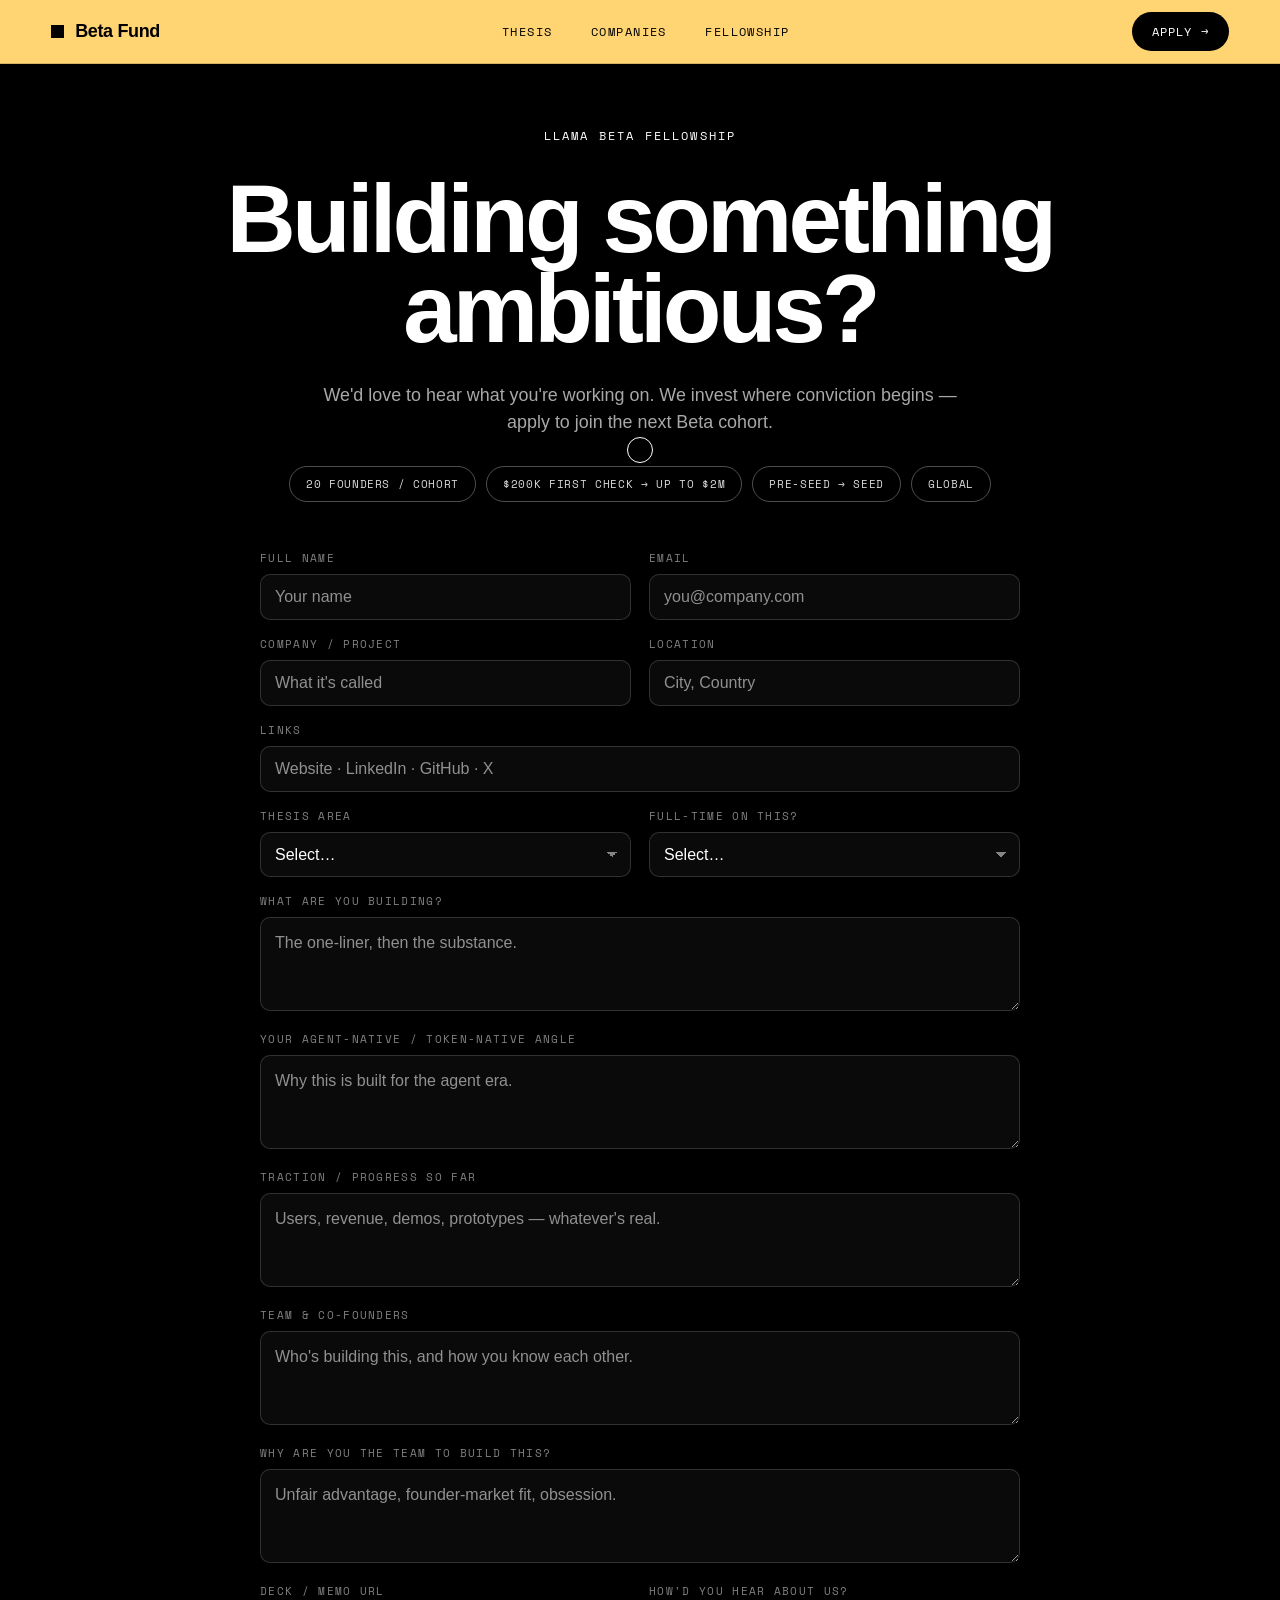
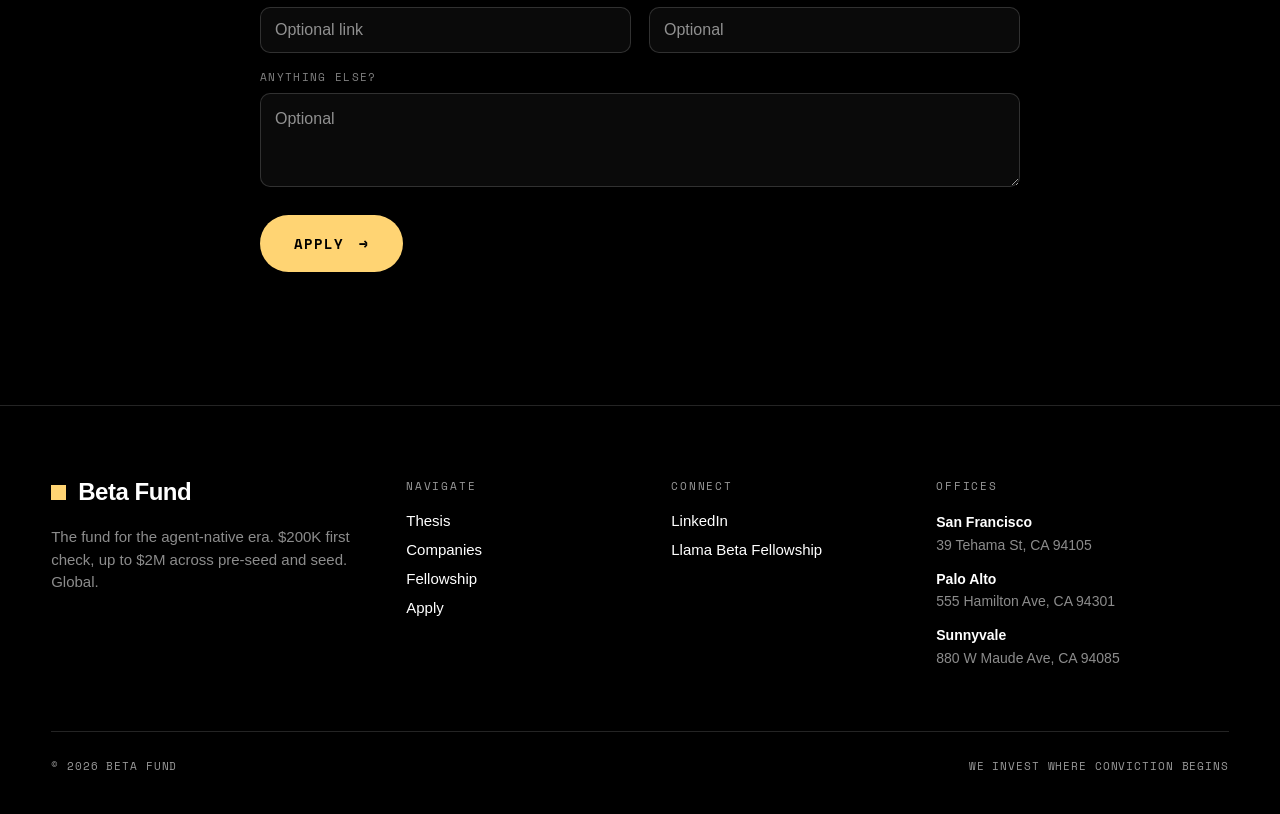
==== apply.html @ a0176323 "Beta Fund site: multi-page static rebuild (mobile-optimized, a11y-hardened)" ====
<!DOCTYPE html>
<html lang="en">
<head>
<meta charset="utf-8">
<meta name="viewport" content="width=device-width, initial-scale=1">
<title>Apply — Beta Fund</title>
<meta name="description" content="Apply to the Llama Beta Fellowship. 20 founders per cohort, $200K first check up to $2M, pre-seed to seed, global. Tell us what you're building.">
<meta property="og:title" content="Apply — Beta Fund">
<meta property="og:description" content="Apply to the Llama Beta Fellowship. 20 founders per cohort, $200K first check up to $2M, pre-seed to seed, global. Tell us what you're building.">
<meta property="og:type" content="website">
<meta name="theme-color" content="#FFD473">
<link rel="icon" href="data:image/svg+xml,%3Csvg xmlns='http://www.w3.org/2000/svg' viewBox='0 0 32 32'%3E%3Crect width='32' height='32' fill='%23FFD473'/%3E%3Crect x='9' y='9' width='14' height='14' fill='%23000'/%3E%3C/svg%3E">
<meta property="og:image" content="https://betafund.ai/assets/og.png">
<link rel="preconnect" href="https://fonts.googleapis.com">
<link rel="preconnect" href="https://fonts.gstatic.com" crossorigin>
<link href="https://fonts.googleapis.com/css2?family=Space+Mono:wght@400;700&display=swap" rel="stylesheet">
<link rel="stylesheet" href="./css/site.css">
</head>
<body>
<a href="#main" class="skip-link">Skip to content</a>
<div id="mcursor"></div>

<header class="site-header">
  <a href="./index.html" class="brand" data-magnetic aria-label="Beta Fund — home"><span class="mark"></span>Beta&nbsp;Fund</a>
  <nav class="nav-links" aria-label="Primary">
    <a href="./thesis.html">Thesis</a>
    <a href="./companies.html">Companies</a>
    <a href="./fellowship.html">Fellowship</a>
  </nav>
  <a href="./apply.html" class="nav-cta" data-magnetic aria-current="page">Apply <span>→</span></a>
  <button class="nav-toggle" aria-label="Open menu" aria-expanded="false" aria-controls="mobileNav"><span></span><span></span><span></span></button>
</header>
<nav id="mobileNav" class="mobile-nav" aria-label="Mobile">
  <a href="./thesis.html">Thesis <span class="num">01</span></a>
  <a href="./companies.html">Companies <span class="num">02</span></a>
  <a href="./fellowship.html">Fellowship <span class="num">03</span></a>
  <a href="./apply.html" aria-current="page">Apply <span class="num">04</span></a>
  <a href="./apply.html" class="m-cta">Apply to the fellowship →</a>
  <div class="m-meta">$200K first check · up to $2M</div>
</nav>

<main id="main" tabindex="-1">
  <section class="section section-pad-top bg-ink">
    <div class="wrap">
      <div class="apply-hero">
        <div class="eyebrow acc" data-reveal style="margin-bottom:30px">Llama Beta Fellowship</div>
        <h1 data-reveal data-d="60">Building something ambitious?</h1>
        <p class="lead" data-reveal data-d="140">We'd love to hear what you're working on. We invest where conviction begins — apply to join the next Beta cohort.</p>
        <div class="apply-pills" data-reveal data-d="180">
          <span>20 founders / cohort</span>
          <span>$200K first check → up to $2M</span>
          <span>Pre-seed → Seed</span>
          <span>Global</span>
        </div>
      </div>

      <form id="applyForm" data-reveal data-d="220" novalidate>
        <div>
          <label for="a_name">Full name</label>
          <input id="a_name" name="name" type="text" autocomplete="name" placeholder="Your name" required>
        </div>
        <div>
          <label for="a_email">Email</label>
          <input id="a_email" name="email" type="email" autocomplete="email" placeholder="you@company.com" required>
        </div>
        <div>
          <label for="a_company">Company / project</label>
          <input id="a_company" name="company" type="text" placeholder="What it's called">
        </div>
        <div>
          <label for="a_location">Location</label>
          <input id="a_location" name="location" type="text" placeholder="City, Country">
        </div>
        <div class="af-full">
          <label for="a_links">Links</label>
          <input id="a_links" name="links" type="text" placeholder="Website · LinkedIn · GitHub · X">
        </div>
        <div>
          <label for="a_thesis">Thesis area</label>
          <select id="a_thesis" name="thesis_area">
            <option value="">Select…</option>
            <option>Agent Infrastructure</option>
            <option>AI Applications</option>
            <option>Robotics &amp; Physical AI</option>
            <option>Enterprise AI</option>
            <option>Other</option>
          </select>
        </div>
        <div>
          <label for="a_fulltime">Full-time on this?</label>
          <select id="a_fulltime" name="full_time">
            <option value="">Select…</option>
            <option>Yes — full-time</option>
            <option>Not yet</option>
            <option>Planning to</option>
          </select>
        </div>
        <div class="af-full">
          <label for="a_building">What are you building?</label>
          <textarea id="a_building" name="building" placeholder="The one-liner, then the substance." required></textarea>
        </div>
        <div class="af-full">
          <label for="a_token">Your agent-native / token-native angle</label>
          <textarea id="a_token" name="token_angle" placeholder="Why this is built for the agent era."></textarea>
        </div>
        <div class="af-full">
          <label for="a_progress">Traction / progress so far</label>
          <textarea id="a_progress" name="progress" placeholder="Users, revenue, demos, prototypes — whatever's real."></textarea>
        </div>
        <div class="af-full">
          <label for="a_team">Team &amp; co-founders</label>
          <textarea id="a_team" name="team" placeholder="Who's building this, and how you know each other."></textarea>
        </div>
        <div class="af-full">
          <label for="a_why">Why are you the team to build this?</label>
          <textarea id="a_why" name="why_you" placeholder="Unfair advantage, founder-market fit, obsession."></textarea>
        </div>
        <div>
          <label for="a_deck">Deck / memo URL</label>
          <input id="a_deck" name="deck_url" type="text" placeholder="Optional link">
        </div>
        <div>
          <label for="a_referral">How'd you hear about us?</label>
          <input id="a_referral" name="referral" type="text" placeholder="Optional">
        </div>
        <div class="af-full">
          <label for="a_else">Anything else?</label>
          <textarea id="a_else" name="anything_else" placeholder="Optional"></textarea>
        </div>
        <button id="applyBtn" type="submit">Apply <span class="arr">→</span></button>
        <div id="applyMsg" role="status" aria-live="polite"></div>
      </form>
    </div>
  </section>
</main>

<footer class="site-footer">
  <div class="wrap">
    <div class="footer-grid">
      <div class="fbrand">
        <a href="./index.html" data-magnetic><span class="mark"></span>Beta Fund</a>
        <p>The fund for the agent-native era. $200K first check, up to $2M across pre-seed and seed. Global.</p>
      </div>
      <div class="fcol">
        <div class="ftitle">Navigate</div>
        <div class="flist">
          <a href="./thesis.html">Thesis</a>
          <a href="./companies.html">Companies</a>
          <a href="./fellowship.html">Fellowship</a>
          <a href="./apply.html">Apply</a>
        </div>
      </div>
      <div class="fcol">
        <div class="ftitle">Connect</div>
        <div class="flist">
          <a href="https://www.linkedin.com/company/betafund/" target="_blank" rel="noopener">LinkedIn</a>
          <a href="./apply.html">Llama Beta Fellowship</a>
        </div>
      </div>
      <div class="fcol">
        <div class="ftitle">Offices</div>
        <div class="offices">
          <div><span class="city">San Francisco</span>39 Tehama St, CA 94105</div>
          <div><span class="city">Palo Alto</span>555 Hamilton Ave, CA 94301</div>
          <div><span class="city">Sunnyvale</span>880 W Maude Ave, CA 94085</div>
        </div>
      </div>
    </div>
    <div class="footer-bottom">
      <span>© 2026 Beta Fund</span>
      <span>We invest where conviction begins</span>
    </div>
  </div>
</footer>

<script src="./js/site.js"></script>
</body>
</html>
---- css/site.css ----
/* ============================================================
   Beta Fund — shared design system (multi-page static)
   Yellow editorial. Mobile-first.
   ============================================================ */
:root{
  --accent:#FFD473;
  --gold-deep:#8A6A00;
  --ink:#000000;
  --paper:#F6F4F1;
  --sans:'Helvetica Neue',Helvetica,Arial,sans-serif;
  --mono:'Space Mono',ui-monospace,'SF Mono',Menlo,monospace;
  --header-h:64px;
  --pad-x:clamp(18px,4vw,72px);
  --maxw:1280px;
}
*{box-sizing:border-box}
html{scroll-behavior:smooth;-webkit-text-size-adjust:100%}
body{
  margin:0;background:var(--ink);font-family:var(--sans);color:var(--ink);
  -webkit-font-smoothing:antialiased;text-rendering:optimizeLegibility;
  overflow-x:hidden;
}
a{color:inherit;text-decoration:none}
button{font-family:inherit}
img{max-width:100%;display:block}
canvas{display:block}
::selection{background:var(--accent);color:#000}
/* Visible on BOTH the yellow surfaces (dark halo) and the black surfaces (yellow ring).
   Keep the real outline as the forced-colors / Windows High Contrast fallback. */
:focus-visible{outline:2px solid var(--accent);outline-offset:2px;box-shadow:0 0 0 4px rgba(0,0,0,.75)}

/* skip link */
.skip-link{position:absolute;left:-9999px;top:0;z-index:3000}
.skip-link:focus{left:12px;top:12px;width:auto;height:auto;padding:10px 16px;background:#000;color:#fff;font-family:var(--mono);font-size:13px;letter-spacing:.06em;text-transform:uppercase;border-radius:8px}

.mono{font-family:var(--mono)}
.eyebrow{font-family:var(--mono);font-size:12px;letter-spacing:.18em;text-transform:uppercase}

/* ---- magnetic cursor (desktop only) ---- */
#mcursor{
  position:fixed;top:0;left:0;width:26px;height:26px;border-radius:50%;
  border:1.5px solid #fff;background:transparent;mix-blend-mode:difference;
  pointer-events:none;z-index:3000;
  transform:translate3d(-100px,-100px,0) translate(-50%,-50%);will-change:transform;
}
@media (hover:none){#mcursor{display:none!important}}

/* ============================================================
   HEADER + MOBILE NAV
   ============================================================ */
.site-header{
  position:fixed;top:0;left:0;right:0;height:var(--header-h);z-index:2000;
  background:var(--accent);display:flex;align-items:center;justify-content:space-between;
  padding:0 var(--pad-x);border-bottom:1px solid rgba(0,0,0,.16);
}
.brand{display:flex;align-items:center;gap:11px;font-weight:700;font-size:18px;letter-spacing:-.02em;color:#000}
.brand .mark{width:13px;height:13px;background:#000;display:inline-block}
.nav-links{display:flex;align-items:center;gap:clamp(20px,3vw,44px)}
.nav-links a{
  font-family:var(--mono);font-size:12px;letter-spacing:.12em;text-transform:uppercase;color:#000;
  padding:6px 0;border-bottom:1px solid transparent;transition:border-color .18s,opacity .18s;
}
.nav-links a:hover{border-bottom-color:#000}
.nav-links a[aria-current="page"]{border-bottom-color:#000}
.nav-cta{
  background:#000;color:#fff;font-family:var(--mono);font-size:12px;letter-spacing:.1em;text-transform:uppercase;
  padding:11px 20px;border-radius:100px;display:inline-flex;align-items:center;gap:8px;transition:background .18s;
}
.nav-cta:hover{background:#1a1a1a}

/* hamburger */
.nav-toggle{
  display:none;width:44px;height:44px;border:1px solid rgba(0,0,0,.4);border-radius:8px;
  background:transparent;cursor:pointer;align-items:center;justify-content:center;flex-direction:column;gap:5px;
}
.nav-toggle span{display:block;width:20px;height:2px;background:#000;transition:transform .25s,opacity .25s}
.nav-toggle[aria-expanded="true"] span:nth-child(1){transform:translateY(7px) rotate(45deg)}
.nav-toggle[aria-expanded="true"] span:nth-child(2){opacity:0}
.nav-toggle[aria-expanded="true"] span:nth-child(3){transform:translateY(-7px) rotate(-45deg)}

/* mobile drawer */
.mobile-nav{
  position:fixed;inset:var(--header-h) 0 0 0;z-index:1900;background:var(--accent);
  display:flex;flex-direction:column;padding:28px var(--pad-x) 40px;gap:4px;
  transform:translateY(-12px);opacity:0;pointer-events:none;visibility:hidden;
  transition:opacity .28s ease,transform .28s ease,visibility .28s;
  overflow-y:auto;
}
.mobile-nav.open{opacity:1;transform:none;pointer-events:auto;visibility:visible}
.mobile-nav a{
  font-weight:700;font-size:clamp(28px,8vw,44px);letter-spacing:-.02em;color:#000;
  padding:18px 0;border-bottom:1px solid rgba(0,0,0,.16);display:flex;justify-content:space-between;align-items:center;
}
.mobile-nav a .num{font-family:var(--mono);font-size:13px;font-weight:400;opacity:.5}
.mobile-nav a[aria-current="page"]{padding-left:16px;box-shadow:inset 4px 0 0 #000}
.mobile-nav a[aria-current="page"] .num{opacity:1}
.mobile-nav .m-cta{
  margin-top:24px;background:#000;color:#fff;border-radius:100px;justify-content:center;
  font-family:var(--mono);font-size:14px;letter-spacing:.08em;text-transform:uppercase;font-weight:700;
  padding:18px;border-bottom:none;
}
.mobile-nav .m-meta{margin-top:auto;padding-top:28px;font-family:var(--mono);font-size:11px;letter-spacing:.12em;text-transform:uppercase;color:rgba(0,0,0,.5);border-bottom:none}
body.nav-open{position:fixed;left:0;right:0;width:100%;overflow:hidden}

@media (max-width:860px){
  .nav-links{display:none}
  .nav-cta{display:none}
  .nav-toggle{display:flex}
}

/* ============================================================
   LAYOUT PRIMITIVES
   ============================================================ */
main{display:block;background:var(--ink)}
.section{padding:clamp(72px,11vh,150px) var(--pad-x)}
.section-pad-top{padding-top:calc(var(--header-h) + clamp(40px,7vh,90px))}
.wrap{max-width:var(--maxw);margin:0 auto;width:100%}
.measure{max-width:1000px}
.bg-paper{background:var(--paper);color:#000}
.bg-ink{background:#000;color:#fff}
.bg-accent{background:var(--accent);color:#000}

.section-head .eyebrow{margin-bottom:26px}
.section-head .eyebrow.gold{color:var(--gold-deep)}
.section-head .eyebrow.acc{color:var(--accent)}
.h2{margin:0;font-weight:800;font-size:clamp(30px,4.6vw,64px);line-height:1.02;letter-spacing:-.035em;text-wrap:balance}
.lead{margin:28px 0 0;max-width:680px;font-size:clamp(16px,1.4vw,21px);line-height:1.5}
.bg-paper .lead{color:rgba(0,0,0,.62)}
.bg-ink .lead{color:rgba(255,255,255,.66)}

/* ============================================================
   HERO (home)
   ============================================================ */
.hero{
  background:var(--accent);color:#000;min-height:100svh;
  padding:calc(var(--header-h) + 36px) var(--pad-x) 30px;
  display:flex;flex-direction:column;justify-content:space-between;gap:clamp(28px,4vh,52px);
  position:relative;overflow:hidden;
}
.hero-top{
  display:flex;justify-content:space-between;align-items:center;
  font-family:var(--mono);font-size:12px;letter-spacing:.16em;text-transform:uppercase;
  flex-wrap:wrap;gap:12px;border-bottom:1px solid rgba(0,0,0,.2);padding-bottom:18px;
}
.hero-top span:not(:first-child){opacity:.6}
.hero-main{display:grid;grid-template-columns:1.55fr .9fr;gap:clamp(32px,5vw,72px);align-items:center;width:100%}
.hero-title{margin:0;font-weight:800;font-size:clamp(40px,6.6vw,116px);line-height:.9;letter-spacing:-.045em}
.hero-sub{margin:clamp(22px,3vh,34px) 0 0;max-width:560px;font-size:clamp(16px,1.35vw,21px);line-height:1.45;font-weight:500}
.text-link{
  display:inline-flex;align-items:center;gap:10px;margin-top:26px;
  font-family:var(--mono);font-size:13px;letter-spacing:.08em;text-transform:uppercase;
  border-bottom:1px solid currentColor;padding-bottom:4px;
}
.text-link .arr,.btn .arr{display:inline-block;transition:transform .18s cubic-bezier(.2,0,0,1)}
.text-link:hover .arr,.btn:hover .arr{transform:translateX(5px)}
.hero-card{
  border:1px solid rgba(0,0,0,.28);border-radius:8px;background:rgba(0,0,0,.05);
  padding:16px 16px 6px;display:flex;flex-direction:column;gap:14px;min-height:clamp(300px,44vh,420px);
}
.hero-card-head{display:flex;justify-content:space-between;align-items:center;font-family:var(--mono);font-size:11px;letter-spacing:.14em;text-transform:uppercase}
.hero-card-head .live{display:inline-flex;align-items:center;gap:7px}
.hero-card-head .dot{width:7px;height:7px;border-radius:50%;background:#000;display:inline-block}
.hero-card canvas{flex:1;width:100%;min-height:175px}
.hero-card .thesis-link{display:flex;align-items:center;justify-content:space-between;gap:10px;min-height:44px;padding:11px 2px;font-size:15px;font-weight:600;letter-spacing:-.01em;border-top:1px solid rgba(0,0,0,.14);transition:opacity .18s}
.hero-card .thesis-link:hover{opacity:.55}
.hero-card .thesis-link span{font-family:var(--mono);font-size:12px}
.hero-foot{display:flex;justify-content:space-between;align-items:center;gap:20px;flex-wrap:wrap}
.pill-row{display:flex;gap:12px;flex-wrap:wrap;align-items:center}
.pill{border:1px solid #000;border-radius:100px;padding:9px 18px;font-family:var(--mono);font-size:12px;letter-spacing:.05em;text-transform:uppercase}
.scroll-hint{font-family:var(--mono);font-size:11px;letter-spacing:.2em;text-transform:uppercase;opacity:.55}

@media (max-width:900px){.hero-main{grid-template-columns:1fr}}

/* ---- film / cosmic ---- */
.film{position:relative;background:#000;color:#fff;min-height:100svh;overflow:hidden;display:flex;align-items:center;justify-content:center}
.film #cosmic{position:absolute;inset:0;width:100%;height:100%}
.film .corner{position:absolute;top:calc(var(--header-h) + 24px);left:var(--pad-x);font-family:var(--mono);font-size:12px;letter-spacing:.16em;text-transform:uppercase;color:rgba(255,255,255,.55)}
.film-inner{position:relative;z-index:1;text-align:center;padding:clamp(28px,6vw,80px);max-width:1100px}
.film h2{margin:0;font-weight:800;font-size:clamp(38px,8vw,124px);line-height:.92;letter-spacing:-.04em}
.film p{margin:30px auto 0;max-width:680px;font-size:clamp(15px,1.3vw,20px);line-height:1.5;color:rgba(255,255,255,.7)}

/* ---- pull quote ---- */
.pull{background:#000;color:#fff;padding:clamp(80px,15vh,200px) var(--pad-x);text-align:center}
.pull p{margin:0 auto;max-width:1200px;font-weight:800;font-size:clamp(26px,7.5vw,118px);line-height:.96;letter-spacing:-.04em;text-wrap:balance}
.pull .src{margin-top:38px;font-family:var(--mono);font-size:12px;letter-spacing:.18em;text-transform:uppercase;color:rgba(255,255,255,.5)}

/* ============================================================
   THESIS
   ============================================================ */
.thesis-grid{
  display:grid;grid-template-columns:repeat(auto-fit,minmax(280px,1fr));gap:clamp(36px,4vw,72px);
  margin-top:clamp(48px,8vh,100px);border-top:1px solid rgba(0,0,0,.16);padding-top:clamp(40px,5vh,64px);
}
.bg-ink .thesis-grid{border-top-color:rgba(255,255,255,.16)}
.thesis-card canvas{width:100%;height:92px;margin-bottom:28px}
.thesis-card .num{font-family:var(--mono);font-size:clamp(40px,5vw,72px);font-weight:700;color:var(--gold-deep);line-height:1;letter-spacing:-.03em}
.thesis-card h3{margin:22px 0 16px;font-weight:700;font-size:clamp(24px,2.4vw,34px);letter-spacing:-.02em}
.thesis-card p{margin:0;font-size:16px;line-height:1.55;color:rgba(0,0,0,.66)}

/* ============================================================
   PORTFOLIO / COMPANIES
   ============================================================ */
.theme-list{display:flex;flex-direction:column;gap:clamp(20px,3vh,32px);margin-top:clamp(40px,6vh,64px)}
.theme-card{
  background:#0b0b0c;color:#fff;border-radius:8px;padding:clamp(28px,3.5vw,56px);
  display:flex;flex-direction:column;gap:32px;overflow:hidden;
}
.theme-card .tc-top{display:flex;justify-content:space-between;align-items:flex-start;font-family:var(--mono);font-size:12px;letter-spacing:.14em;text-transform:uppercase;color:rgba(255,255,255,.55)}
.theme-card .tc-body{display:grid;grid-template-columns:1.1fr .9fr;gap:clamp(28px,4vw,64px);align-items:end}
.theme-card h3{margin:0;font-weight:800;font-size:clamp(32px,5.4vw,72px);line-height:.94;letter-spacing:-.035em}
.theme-card .cos{margin-top:clamp(24px,3vh,40px);display:flex;flex-direction:column}
.theme-card .co{display:flex;align-items:baseline;gap:18px;padding:16px 0;border-top:1px solid rgba(255,255,255,.14)}
.theme-card .co .ci{font-family:var(--mono);font-size:12px;color:rgba(255,255,255,.4)}
.theme-card .co .cn{font-size:clamp(20px,2vw,30px);font-weight:600;letter-spacing:-.01em}
.theme-card .tc-motif{position:relative;aspect-ratio:4/3;border-radius:4px;border:1px solid rgba(255,255,255,.14);overflow:hidden;min-height:180px;background:rgba(255,255,255,.02)}
.theme-card .tc-motif canvas{position:absolute;inset:0;width:100%;height:100%}
.theme-card .tc-motif .ml{position:absolute;left:14px;bottom:12px;font-family:var(--mono);font-size:10px;letter-spacing:.14em;text-transform:uppercase;color:rgba(255,255,255,.5)}
@media (max-width:720px){.theme-card .tc-body{grid-template-columns:1fr}.theme-card .tc-motif{order:-1;min-height:150px}}

/* CTA strip */
.cta-strip{margin-top:clamp(48px,8vh,90px);border-top:1px solid rgba(0,0,0,.16);padding-top:clamp(32px,4vh,52px);display:flex;justify-content:space-between;align-items:flex-end;gap:24px;flex-wrap:wrap}
.bg-ink .cta-strip{border-top-color:rgba(255,255,255,.16)}
.cta-strip .big{font-weight:700;font-size:clamp(22px,2.4vw,34px);letter-spacing:-.02em}
.cta-strip .sub{margin-top:8px;color:rgba(0,0,0,.6);font-size:17px}
.bg-ink .cta-strip .sub{color:rgba(255,255,255,.6)}
.btn{
  display:inline-flex;align-items:center;gap:12px;background:#000;color:#fff;border-radius:100px;
  padding:16px 28px;font-family:var(--mono);font-size:13px;letter-spacing:.08em;text-transform:uppercase;
  border:none;cursor:pointer;transition:background .18s,color .18s;
}
.btn:hover{background:var(--accent);color:#000}
.btn.accent{background:var(--accent);color:#000}
.btn.accent:hover{background:#fff}

/* ============================================================
   FELLOWSHIP
   ============================================================ */
.fellow-grid{display:grid;grid-template-columns:repeat(auto-fit,minmax(300px,1fr));gap:clamp(36px,5vw,80px);align-items:start}
.fellow-aside{position:sticky;top:calc(var(--header-h) + 32px)}
/* once the fellowship grid collapses to one column (~692px), a sticky aside
   would pin over the accordion below it — disable sticky there. */
@media (max-width:700px){.fellow-aside{position:static;top:auto}}
.fellow-aside h1{margin:0;font-weight:800;font-size:clamp(38px,5.6vw,80px);line-height:.96;letter-spacing:-.035em}
.fellow-aside p{margin:28px 0 0;max-width:420px;font-size:17px;line-height:1.55;color:rgba(255,255,255,.62)}
.fellow-aside .net{margin-top:clamp(30px,4vh,46px);border:1px solid rgba(255,255,255,.16);border-radius:8px;background:rgba(255,255,255,.02);padding:14px 14px 10px}
.fellow-aside .net canvas{width:100%;height:clamp(150px,20vh,190px)}
.fellow-aside .net .cap{margin-top:10px;display:flex;justify-content:space-between;align-items:center;font-family:var(--mono);font-size:11px;letter-spacing:.14em;text-transform:uppercase;color:rgba(255,255,255,.5)}
.accordion{border-bottom:1px solid rgba(255,255,255,.16)}
.acc-item{border-top:1px solid rgba(255,255,255,.16)}
.acc-btn{width:100%;background:transparent;border:0;color:#fff;cursor:pointer;display:flex;align-items:center;justify-content:space-between;gap:20px;padding:26px 4px;text-align:left;transition:opacity .18s}
.acc-btn:hover{opacity:.78}
.acc-btn .lhs{display:flex;align-items:baseline;gap:18px}
.acc-btn .anum{font-family:var(--mono);font-size:12px;color:rgba(255,255,255,.4)}
.acc-btn .atitle{font-weight:600;font-size:clamp(19px,1.9vw,27px);letter-spacing:-.015em}
.acc-btn .sign{font-family:var(--mono);font-size:26px;color:var(--accent);line-height:1;font-weight:400;transition:transform .25s}
.acc-btn[aria-expanded="true"] .sign{transform:rotate(45deg)}
.acc-panel{max-height:0;opacity:0;visibility:hidden;overflow:hidden;transition:max-height .55s cubic-bezier(.2,0,0,1),opacity .4s ease-in-out,visibility .55s}
.acc-btn[aria-expanded="true"] + .acc-panel{visibility:visible}
.acc-panel p{margin:0 4px 26px 44px;max-width:560px;font-size:16px;line-height:1.6;color:rgba(255,255,255,.66)}
@media (max-width:620px){.acc-panel p{margin-left:34px}}

/* stat band */
.stat-band{display:grid;grid-template-columns:repeat(auto-fit,minmax(180px,1fr));gap:clamp(28px,4vw,56px);margin-top:clamp(40px,6vh,72px);border-top:1px solid rgba(255,255,255,.16);padding-top:clamp(32px,4vh,48px)}
.stat .v{font-weight:800;font-size:clamp(44px,6vw,90px);line-height:1;letter-spacing:-.04em}
.stat .l{margin-top:14px;font-family:var(--mono);font-size:12px;letter-spacing:.06em;text-transform:uppercase;color:rgba(255,255,255,.55)}

/* ============================================================
   MARQUEE
   ============================================================ */
.marquee{background:var(--accent);color:#000;padding:22px 0;overflow:hidden;border-top:1px solid rgba(0,0,0,.16);border-bottom:1px solid rgba(0,0,0,.16);white-space:nowrap}
.marquee-track{display:inline-flex;align-items:center;will-change:transform}
.marquee-track span{display:inline-flex;align-items:center;font-weight:700;font-size:clamp(22px,3vw,40px);letter-spacing:-.02em;padding:0 26px}
.marquee-track .star{opacity:.4;padding-left:52px;font-size:.6em}

/* ============================================================
   APPLY FORM
   ============================================================ */
.apply-hero{text-align:center;max-width:1100px;margin:0 auto}
.apply-hero h1{margin:0 auto;font-weight:800;font-size:clamp(40px,7.5vw,104px);line-height:.94;letter-spacing:-.04em;text-wrap:balance}
.apply-hero .lead{margin:28px auto 0;color:rgba(255,255,255,.66)}
.apply-pills{display:flex;justify-content:center;gap:10px;flex-wrap:wrap;margin-top:30px}
.apply-pills span{border:1px solid rgba(255,255,255,.3);border-radius:100px;padding:9px 16px;font-family:var(--mono);font-size:11px;letter-spacing:.06em;text-transform:uppercase;color:rgba(255,255,255,.85)}
#applyForm{display:grid;grid-template-columns:1fr 1fr;gap:16px 18px;max-width:760px;margin:48px auto 0;text-align:left}
#applyForm .af-full{grid-column:1/-1}
#applyForm label{display:block;font-family:var(--mono);font-size:11px;letter-spacing:.12em;text-transform:uppercase;color:rgba(255,255,255,.5);margin-bottom:8px}
#applyForm input,#applyForm select,#applyForm textarea{width:100%;background:rgba(255,255,255,.04);border:1px solid rgba(255,255,255,.16);border-radius:10px;padding:13px 14px;font-family:var(--sans);font-size:16px;color:#fff;outline:none;transition:border-color .18s,background .18s}
#applyForm input::placeholder,#applyForm textarea::placeholder{color:rgba(255,255,255,.55)}
#applyForm input:focus,#applyForm select:focus,#applyForm textarea:focus{border-color:var(--accent);background:rgba(255,255,255,.07)}
#applyForm textarea{min-height:94px;resize:vertical;line-height:1.45}
#applyForm select{appearance:none;-webkit-appearance:none;cursor:pointer;background-image:linear-gradient(45deg,transparent 50%,rgba(255,255,255,.5) 50%),linear-gradient(135deg,rgba(255,255,255,.5) 50%,transparent 50%);background-position:calc(100% - 18px) 19px,calc(100% - 13px) 19px;background-size:5px 5px,5px 5px;background-repeat:no-repeat}
#applyForm option{color:#000}
#applyBtn{grid-column:1/-1;justify-self:start;display:inline-flex;align-items:center;gap:14px;margin-top:8px;background:var(--accent);color:#000;border:none;border-radius:100px;padding:18px 34px;font-family:var(--mono);font-size:14px;letter-spacing:.08em;text-transform:uppercase;font-weight:700;cursor:pointer;transition:background .18s}
#applyBtn:hover{background:#fff}
#applyBtn:disabled{cursor:default}
#applyMsg{grid-column:1/-1;font-family:var(--mono);font-size:12px;letter-spacing:.04em;color:rgba(255,255,255,.6);min-height:16px;margin-top:2px}
@media (max-width:680px){#applyForm{grid-template-columns:1fr;margin-top:36px}#applyBtn{width:100%;justify-content:center}}

/* ============================================================
   FOOTER
   ============================================================ */
.site-footer{background:#000;color:#fff;padding:clamp(56px,8vh,96px) var(--pad-x) 40px;border-top:1px solid rgba(255,255,255,.14)}
.footer-grid{display:grid;grid-template-columns:1.4fr 1fr 1fr 1.3fr;gap:40px;align-items:start}
.footer-grid .fbrand{min-width:240px}
.footer-grid .fbrand a{display:inline-flex;align-items:center;gap:12px;font-weight:700;font-size:24px;letter-spacing:-.02em}
.footer-grid .fbrand .mark{width:15px;height:15px;background:var(--accent);display:inline-block}
.footer-grid .fbrand p{margin:20px 0 0;max-width:340px;font-size:15px;line-height:1.5;color:rgba(255,255,255,.55)}
.fcol .ftitle{font-family:var(--mono);font-size:11px;letter-spacing:.16em;text-transform:uppercase;color:rgba(255,255,255,.6);margin-bottom:18px}
.fcol .flist{display:flex;flex-direction:column;gap:12px;font-size:15px}
.fcol .flist a{transition:color .18s}
.fcol .flist a:hover{color:var(--accent)}
.fcol .offices{display:flex;flex-direction:column;gap:14px;font-size:14px;line-height:1.45;color:rgba(255,255,255,.55)}
.fcol .offices .city{display:block;color:#fff;font-weight:600;margin-bottom:2px}
.footer-bottom{margin-top:clamp(48px,7vh,80px);padding-top:26px;border-top:1px solid rgba(255,255,255,.14);display:flex;justify-content:space-between;gap:16px;flex-wrap:wrap;font-family:var(--mono);font-size:11px;letter-spacing:.08em;text-transform:uppercase;color:rgba(255,255,255,.6)}
@media (max-width:860px){
  .footer-grid{grid-template-columns:1fr 1fr}
  /* footer is the only nav at the bottom on mobile — give links comfortable taps */
  .fcol .flist{gap:0}
  .fcol .flist a{display:inline-block;padding:13px 0}
}
@media (max-width:520px){.footer-grid{grid-template-columns:1fr}}

/* ============================================================
   REVEAL ANIMATION
   ============================================================ */
[data-reveal]{will-change:opacity,transform}
@media (prefers-reduced-motion:reduce){
  *{animation:none!important;transition:none!important;scroll-behavior:auto!important}
  [data-reveal]{opacity:1!important;transform:none!important}
}
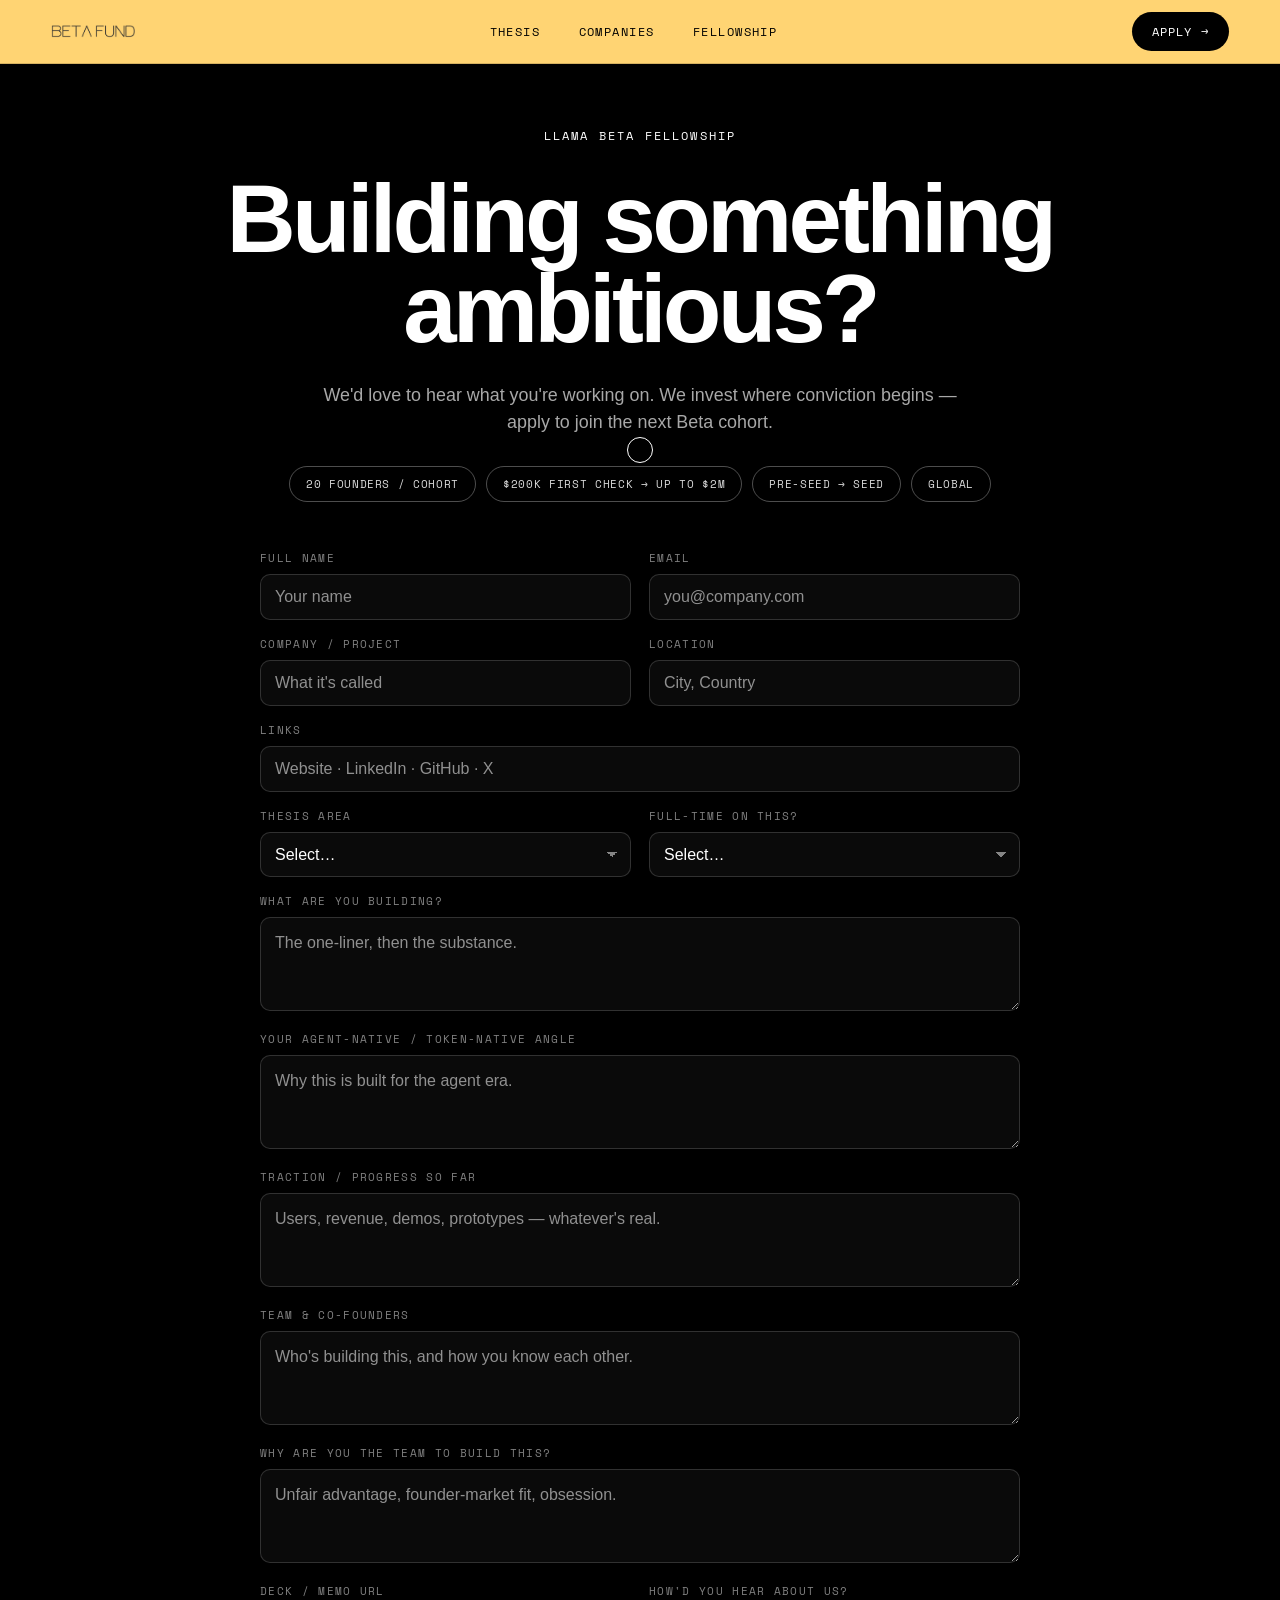
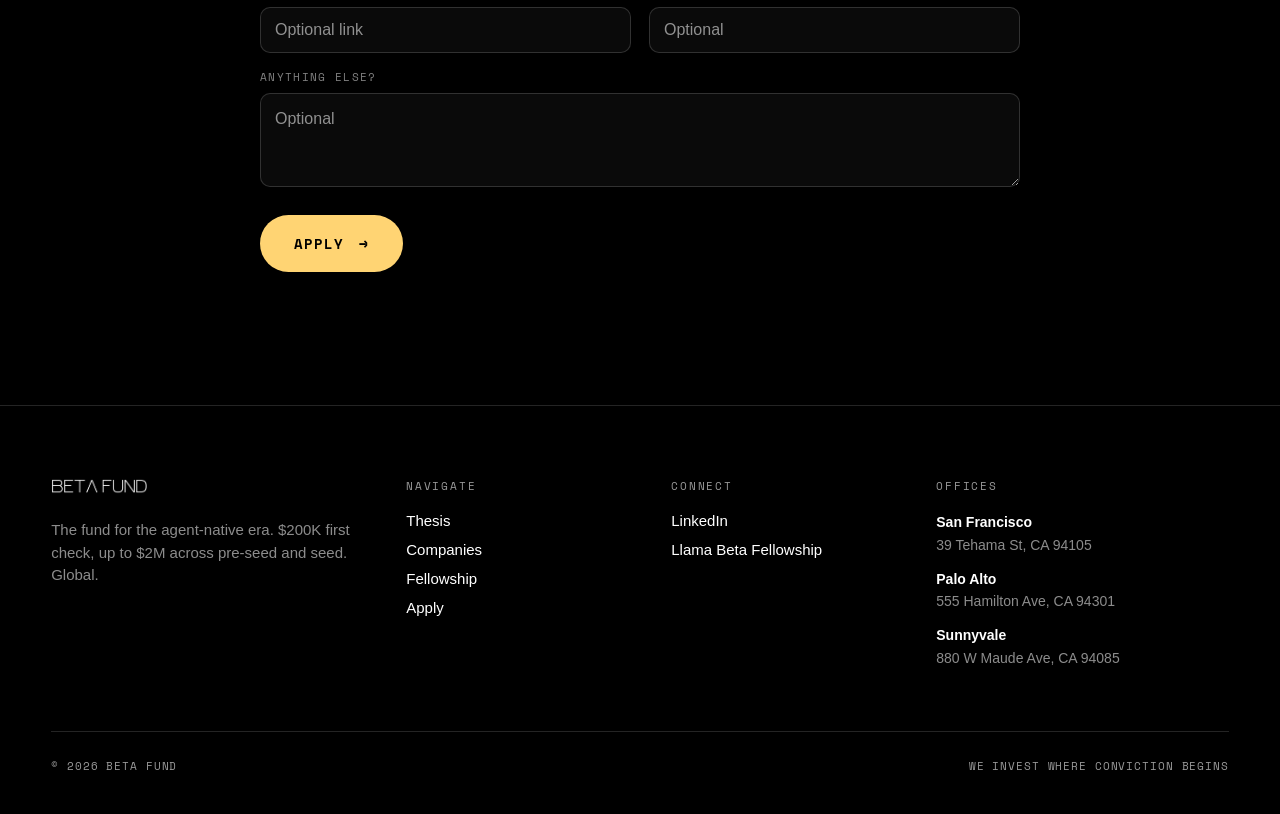
==== commit 92ae62ff: "Fellowship page: dark + green theme; real BETA FUND wordmark logo site-wide - fellowship.html scoped" ====
--- a/apply.html
+++ b/apply.html
@@ -10,7 +10,7 @@
 <meta property="og:type" content="website">
 <meta name="theme-color" content="#FFD473">
 <link rel="icon" href="data:image/svg+xml,%3Csvg xmlns='http://www.w3.org/2000/svg' viewBox='0 0 32 32'%3E%3Crect width='32' height='32' fill='%23FFD473'/%3E%3Crect x='9' y='9' width='14' height='14' fill='%23000'/%3E%3C/svg%3E">
-<meta property="og:image" content="https://betafund.ai/assets/og.png">
+<meta property="og:image" content="https://www.betafund.ai/assets/og.png">
 <link rel="preconnect" href="https://fonts.googleapis.com">
 <link rel="preconnect" href="https://fonts.gstatic.com" crossorigin>
 <link href="https://fonts.googleapis.com/css2?family=Space+Mono:wght@400;700&display=swap" rel="stylesheet">
@@ -21,7 +21,7 @@
 <div id="mcursor"></div>
 
 <header class="site-header">
-  <a href="./index.html" class="brand" data-magnetic aria-label="Beta Fund — home"><span class="mark"></span>Beta&nbsp;Fund</a>
+  <a href="./index.html" class="brand" data-magnetic aria-label="Beta Fund — home"><img class="brand-logo" src="./assets/logo.png" alt="Beta Fund"></a>
   <nav class="nav-links" aria-label="Primary">
     <a href="./thesis.html">Thesis</a>
     <a href="./companies.html">Companies</a>
@@ -55,6 +55,10 @@
       </div>
 
       <form id="applyForm" data-reveal data-d="220" novalidate>
+        <div class="hp" aria-hidden="true">
+          <label for="a_hp">Leave this field empty</label>
+          <input id="a_hp" name="website" type="text" tabindex="-1" autocomplete="off">
+        </div>
         <div>
           <label for="a_name">Full name</label>
           <input id="a_name" name="name" type="text" autocomplete="name" placeholder="Your name" required>
@@ -138,7 +142,7 @@
   <div class="wrap">
     <div class="footer-grid">
       <div class="fbrand">
-        <a href="./index.html" data-magnetic><span class="mark"></span>Beta Fund</a>
+        <a href="./index.html" data-magnetic><img class="fbrand-logo" src="./assets/logo-white.png" alt="Beta Fund"></a>
         <p>The fund for the agent-native era. $200K first check, up to $2M across pre-seed and seed. Global.</p>
       </div>
       <div class="fcol">
--- a/css/site.css
+++ b/css/site.css
@@ -55,6 +55,7 @@
 }
 .brand{display:flex;align-items:center;gap:11px;font-weight:700;font-size:18px;letter-spacing:-.02em;color:#000}
 .brand .mark{width:13px;height:13px;background:#000;display:inline-block}
+.brand-logo{height:15px;width:auto;display:block}
 .nav-links{display:flex;align-items:center;gap:clamp(20px,3vw,44px)}
 .nav-links a{
   font-family:var(--mono);font-size:12px;letter-spacing:.12em;text-transform:uppercase;color:#000;
@@ -280,6 +281,8 @@
 .apply-hero .lead{margin:28px auto 0;color:rgba(255,255,255,.66)}
 .apply-pills{display:flex;justify-content:center;gap:10px;flex-wrap:wrap;margin-top:30px}
 .apply-pills span{border:1px solid rgba(255,255,255,.3);border-radius:100px;padding:9px 16px;font-family:var(--mono);font-size:11px;letter-spacing:.06em;text-transform:uppercase;color:rgba(255,255,255,.85)}
+/* spam honeypot — off-screen, never shown to humans, ignored by AT */
+.hp{position:absolute!important;left:-9999px!important;top:auto;width:1px;height:1px;overflow:hidden}
 #applyForm{display:grid;grid-template-columns:1fr 1fr;gap:16px 18px;max-width:760px;margin:48px auto 0;text-align:left}
 #applyForm .af-full{grid-column:1/-1}
 #applyForm label{display:block;font-family:var(--mono);font-size:11px;letter-spacing:.12em;text-transform:uppercase;color:rgba(255,255,255,.5);margin-bottom:8px}
@@ -303,6 +306,7 @@
 .footer-grid .fbrand{min-width:240px}
 .footer-grid .fbrand a{display:inline-flex;align-items:center;gap:12px;font-weight:700;font-size:24px;letter-spacing:-.02em}
 .footer-grid .fbrand .mark{width:15px;height:15px;background:var(--accent);display:inline-block}
+.fbrand-logo{height:17px;width:auto;display:block}
 .footer-grid .fbrand p{margin:20px 0 0;max-width:340px;font-size:15px;line-height:1.5;color:rgba(255,255,255,.55)}
 .fcol .ftitle{font-family:var(--mono);font-size:11px;letter-spacing:.16em;text-transform:uppercase;color:rgba(255,255,255,.6);margin-bottom:18px}
 .fcol .flist{display:flex;flex-direction:column;gap:12px;font-size:15px}
@@ -327,3 +331,49 @@
   *{animation:none!important;transition:none!important;scroll-behavior:auto!important}
   [data-reveal]{opacity:1!important;transform:none!important}
 }
+
+/* ============================================================
+   FELLOWSHIP GREEN THEME (scoped)
+   Dark, vivid-green variant of the design system — applies only
+   to fellowship.html via body.theme-green. Every override below
+   is scoped under .theme-green so the other 4 pages are untouched.
+   ============================================================ */
+.theme-green{--accent:#00CB50;--accent-hover:#00B347}
+
+/* header + mobile drawer flip from accent-filled to dark */
+.theme-green .site-header{background:#111214;border-bottom-color:rgba(255,255,255,.14)}
+.theme-green .brand{color:#fff}
+.theme-green .nav-links a{color:#fff}
+.theme-green .nav-links a:hover{border-bottom-color:#fff}
+.theme-green .nav-links a[aria-current="page"]{border-bottom-color:#fff}
+.theme-green .nav-toggle{border-color:rgba(255,255,255,.4)}
+.theme-green .nav-toggle span{background:#fff}
+.theme-green .nav-cta{background:var(--accent);color:#000;font-weight:700}
+.theme-green .nav-cta:hover{background:#fff}
+
+.theme-green .mobile-nav{background:#111214}
+.theme-green .mobile-nav a{color:#fff;border-bottom-color:rgba(255,255,255,.14)}
+.theme-green .mobile-nav a[aria-current="page"]{box-shadow:inset 4px 0 0 #fff}
+.theme-green .mobile-nav .m-cta{background:var(--accent);color:#000}
+.theme-green .mobile-nav .m-meta{color:rgba(255,255,255,.5)}
+
+.theme-green ::selection{background:#00CB50;color:#000}
+.theme-green .stat .v{color:var(--accent)}
+/* .theme-green .btn:hover is already covered — the base .btn:hover rule
+   uses background:var(--accent), which resolves to green on this page. */
+
+/* status badge — written generically so it's reusable on any page */
+.badge{font-family:var(--mono);font-size:12px;letter-spacing:.18em;text-transform:uppercase;color:rgba(255,255,255,.85);display:inline-flex;align-items:center;gap:10px;margin-bottom:30px}
+.bdot{width:8px;height:8px;border-radius:50%;background:var(--accent);animation:bdot-pulse 2s infinite}
+@keyframes bdot-pulse{
+  0%{box-shadow:0 0 0 0 rgba(0,203,80,.6)}
+  100%{box-shadow:0 0 0 8px rgba(0,203,80,0)}
+}
+
+/* stat + CTA row beside the fellowship hero copy */
+.fh-row{display:flex;align-items:center;gap:28px;flex-wrap:wrap;margin-top:34px}
+.fh-stat{display:flex;align-items:center;gap:14px}
+.fh-stat .v{font-weight:800;font-size:clamp(40px,4.5vw,64px);letter-spacing:-.04em;line-height:1;color:var(--accent)}
+.fh-stat .l{font-family:var(--mono);font-size:11px;letter-spacing:.14em;text-transform:uppercase;color:rgba(255,255,255,.55);line-height:1.5}
+.theme-green .fh-apply{background:var(--accent);color:#000;font-weight:700}
+.theme-green .fh-apply:hover{background:#fff;color:#000}
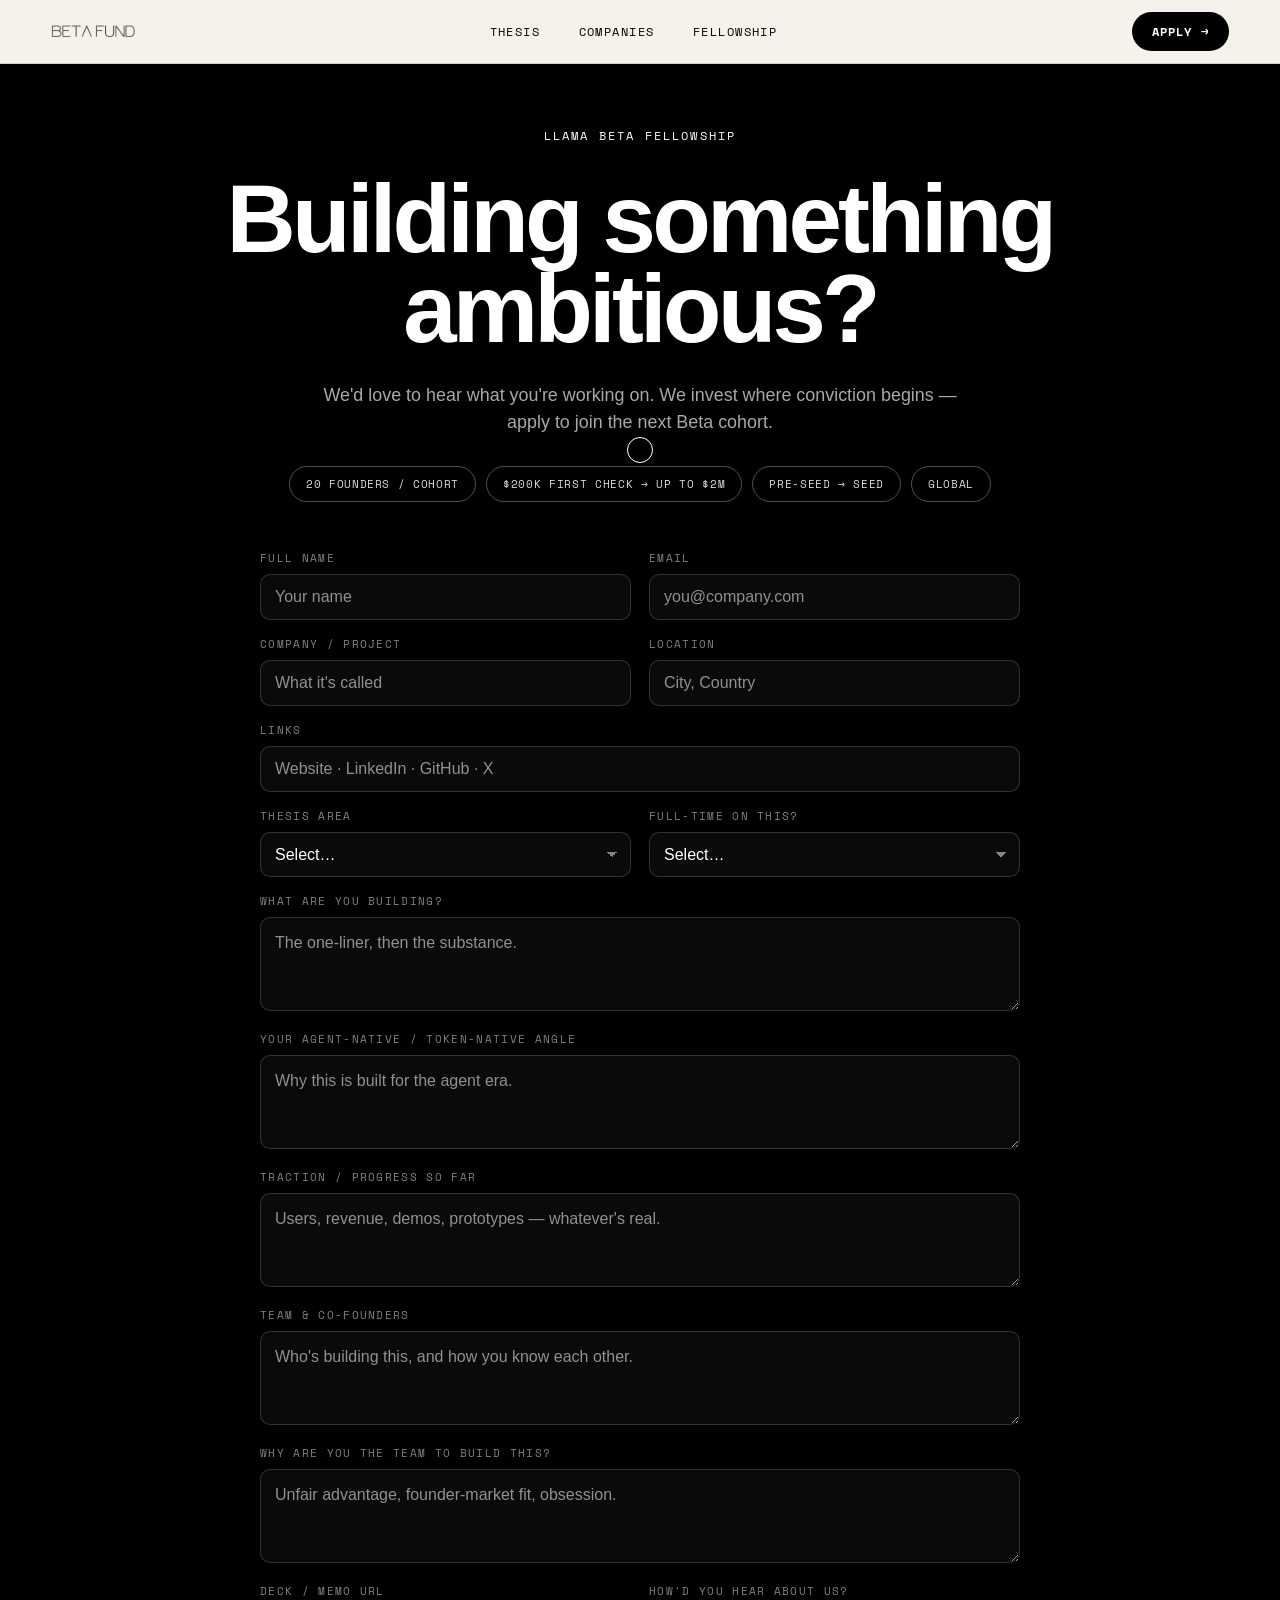
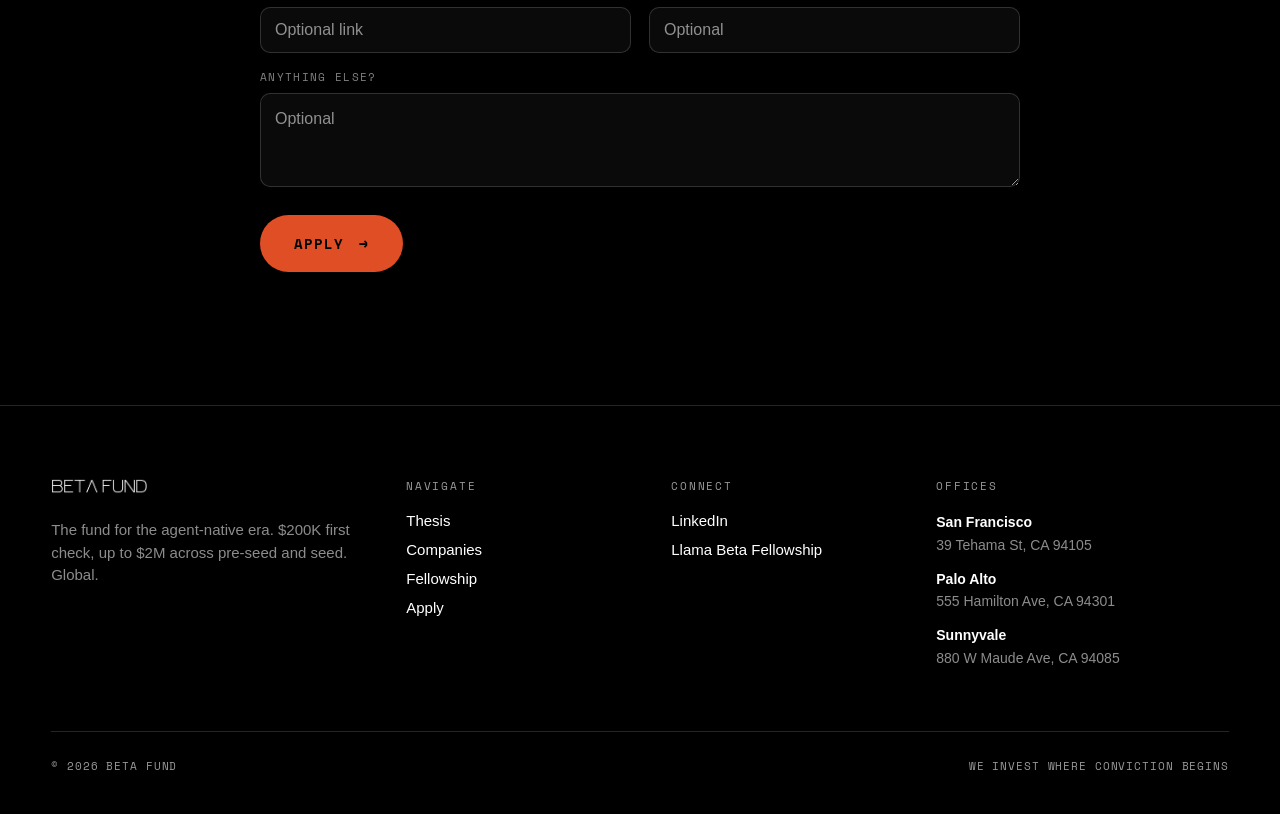
==== commit fa8f8013: "Retheme: cream + vermilion site-wide, fellowship goes light cream + green Fellowship page: dark gree" ====
--- a/apply.html
+++ b/apply.html
@@ -8,8 +8,8 @@
 <meta property="og:title" content="Apply — Beta Fund">
 <meta property="og:description" content="Apply to the Llama Beta Fellowship. 20 founders per cohort, $200K first check up to $2M, pre-seed to seed, global. Tell us what you're building.">
 <meta property="og:type" content="website">
-<meta name="theme-color" content="#FFD473">
-<link rel="icon" href="data:image/svg+xml,%3Csvg xmlns='http://www.w3.org/2000/svg' viewBox='0 0 32 32'%3E%3Crect width='32' height='32' fill='%23FFD473'/%3E%3Crect x='9' y='9' width='14' height='14' fill='%23000'/%3E%3C/svg%3E">
+<meta name="theme-color" content="#E04E26">
+<link rel="icon" href="data:image/svg+xml,%3Csvg xmlns='http://www.w3.org/2000/svg' viewBox='0 0 32 32'%3E%3Crect width='32' height='32' fill='%23E04E26'/%3E%3Crect x='9' y='9' width='14' height='14' fill='%23000'/%3E%3C/svg%3E">
 <meta property="og:image" content="https://www.betafund.ai/assets/og.png">
 <link rel="preconnect" href="https://fonts.googleapis.com">
 <link rel="preconnect" href="https://fonts.gstatic.com" crossorigin>
--- a/css/site.css
+++ b/css/site.css
@@ -3,10 +3,11 @@
    Yellow editorial. Mobile-first.
    ============================================================ */
 :root{
-  --accent:#FFD473;
-  --gold-deep:#8A6A00;
+  --accent:#E04E26;
+  --accent-hover:#C43D18;
+  --accent-deep:#8F2E10;
   --ink:#000000;
-  --paper:#F6F4F1;
+  --paper:#F5F2EC;
   --sans:'Helvetica Neue',Helvetica,Arial,sans-serif;
   --mono:'Space Mono',ui-monospace,'SF Mono',Menlo,monospace;
   --header-h:64px;
@@ -50,8 +51,8 @@
    ============================================================ */
 .site-header{
   position:fixed;top:0;left:0;right:0;height:var(--header-h);z-index:2000;
-  background:var(--accent);display:flex;align-items:center;justify-content:space-between;
-  padding:0 var(--pad-x);border-bottom:1px solid rgba(0,0,0,.16);
+  background:var(--paper);display:flex;align-items:center;justify-content:space-between;
+  padding:0 var(--pad-x);border-bottom:1px solid rgba(0,0,0,.14);
 }
 .brand{display:flex;align-items:center;gap:11px;font-weight:700;font-size:18px;letter-spacing:-.02em;color:#000}
 .brand .mark{width:13px;height:13px;background:#000;display:inline-block}
@@ -64,7 +65,7 @@
 .nav-links a:hover{border-bottom-color:#000}
 .nav-links a[aria-current="page"]{border-bottom-color:#000}
 .nav-cta{
-  background:#000;color:#fff;font-family:var(--mono);font-size:12px;letter-spacing:.1em;text-transform:uppercase;
+  background:#000;color:#fff;font-family:var(--mono);font-size:12px;letter-spacing:.1em;text-transform:uppercase;font-weight:700;
   padding:11px 20px;border-radius:100px;display:inline-flex;align-items:center;gap:8px;transition:background .18s;
 }
 .nav-cta:hover{background:#1a1a1a}
@@ -81,7 +82,7 @@
 
 /* mobile drawer */
 .mobile-nav{
-  position:fixed;inset:var(--header-h) 0 0 0;z-index:1900;background:var(--accent);
+  position:fixed;inset:var(--header-h) 0 0 0;z-index:1900;background:var(--paper);
   display:flex;flex-direction:column;padding:28px var(--pad-x) 40px;gap:4px;
   transform:translateY(-12px);opacity:0;pointer-events:none;visibility:hidden;
   transition:opacity .28s ease,transform .28s ease,visibility .28s;
@@ -122,7 +123,7 @@
 .bg-accent{background:var(--accent);color:#000}
 
 .section-head .eyebrow{margin-bottom:26px}
-.section-head .eyebrow.gold{color:var(--gold-deep)}
+.section-head .eyebrow.gold{color:var(--accent-deep)}
 .section-head .eyebrow.acc{color:var(--accent)}
 .h2{margin:0;font-weight:800;font-size:clamp(30px,4.6vw,64px);line-height:1.02;letter-spacing:-.035em;text-wrap:balance}
 .lead{margin:28px 0 0;max-width:680px;font-size:clamp(16px,1.4vw,21px);line-height:1.5}
@@ -133,7 +134,7 @@
    HERO (home)
    ============================================================ */
 .hero{
-  background:var(--accent);color:#000;min-height:100svh;
+  background:var(--paper);color:#000;min-height:100svh;
   padding:calc(var(--header-h) + 36px) var(--pad-x) 30px;
   display:flex;flex-direction:column;justify-content:space-between;gap:clamp(28px,4vh,52px);
   position:relative;overflow:hidden;
@@ -160,7 +161,7 @@
 }
 .hero-card-head{display:flex;justify-content:space-between;align-items:center;font-family:var(--mono);font-size:11px;letter-spacing:.14em;text-transform:uppercase}
 .hero-card-head .live{display:inline-flex;align-items:center;gap:7px}
-.hero-card-head .dot{width:7px;height:7px;border-radius:50%;background:#000;display:inline-block}
+.hero-card-head .dot{width:7px;height:7px;border-radius:50%;background:var(--accent);display:inline-block}
 .hero-card canvas{flex:1;width:100%;min-height:175px}
 .hero-card .thesis-link{display:flex;align-items:center;justify-content:space-between;gap:10px;min-height:44px;padding:11px 2px;font-size:15px;font-weight:600;letter-spacing:-.01em;border-top:1px solid rgba(0,0,0,.14);transition:opacity .18s}
 .hero-card .thesis-link:hover{opacity:.55}
@@ -194,7 +195,7 @@
 }
 .bg-ink .thesis-grid{border-top-color:rgba(255,255,255,.16)}
 .thesis-card canvas{width:100%;height:92px;margin-bottom:28px}
-.thesis-card .num{font-family:var(--mono);font-size:clamp(40px,5vw,72px);font-weight:700;color:var(--gold-deep);line-height:1;letter-spacing:-.03em}
+.thesis-card .num{font-family:var(--mono);font-size:clamp(40px,5vw,72px);font-weight:700;color:var(--accent-deep);line-height:1;letter-spacing:-.03em}
 .thesis-card h3{margin:22px 0 16px;font-weight:700;font-size:clamp(24px,2.4vw,34px);letter-spacing:-.02em}
 .thesis-card p{margin:0;font-size:16px;line-height:1.55;color:rgba(0,0,0,.66)}
 
@@ -242,28 +243,28 @@
    would pin over the accordion below it — disable sticky there. */
 @media (max-width:700px){.fellow-aside{position:static;top:auto}}
 .fellow-aside h1{margin:0;font-weight:800;font-size:clamp(38px,5.6vw,80px);line-height:.96;letter-spacing:-.035em}
-.fellow-aside p{margin:28px 0 0;max-width:420px;font-size:17px;line-height:1.55;color:rgba(255,255,255,.62)}
-.fellow-aside .net{margin-top:clamp(30px,4vh,46px);border:1px solid rgba(255,255,255,.16);border-radius:8px;background:rgba(255,255,255,.02);padding:14px 14px 10px}
+.fellow-aside p{margin:28px 0 0;max-width:420px;font-size:17px;line-height:1.55;color:rgba(23,24,26,.62)}
+.fellow-aside .net{margin-top:clamp(30px,4vh,46px);border:1px solid rgba(23,24,26,.15);border-radius:8px;background:rgba(23,24,26,.03);padding:14px 14px 10px}
 .fellow-aside .net canvas{width:100%;height:clamp(150px,20vh,190px)}
-.fellow-aside .net .cap{margin-top:10px;display:flex;justify-content:space-between;align-items:center;font-family:var(--mono);font-size:11px;letter-spacing:.14em;text-transform:uppercase;color:rgba(255,255,255,.5)}
-.accordion{border-bottom:1px solid rgba(255,255,255,.16)}
-.acc-item{border-top:1px solid rgba(255,255,255,.16)}
-.acc-btn{width:100%;background:transparent;border:0;color:#fff;cursor:pointer;display:flex;align-items:center;justify-content:space-between;gap:20px;padding:26px 4px;text-align:left;transition:opacity .18s}
+.fellow-aside .net .cap{margin-top:10px;display:flex;justify-content:space-between;align-items:center;font-family:var(--mono);font-size:11px;letter-spacing:.14em;text-transform:uppercase;color:rgba(23,24,26,.5)}
+.accordion{border-bottom:1px solid rgba(23,24,26,.15)}
+.acc-item{border-top:1px solid rgba(23,24,26,.15)}
+.acc-btn{width:100%;background:transparent;border:0;color:#17181A;cursor:pointer;display:flex;align-items:center;justify-content:space-between;gap:20px;padding:26px 4px;text-align:left;transition:opacity .18s}
 .acc-btn:hover{opacity:.78}
 .acc-btn .lhs{display:flex;align-items:baseline;gap:18px}
-.acc-btn .anum{font-family:var(--mono);font-size:12px;color:rgba(255,255,255,.4)}
+.acc-btn .anum{font-family:var(--mono);font-size:12px;color:rgba(23,24,26,.4)}
 .acc-btn .atitle{font-weight:600;font-size:clamp(19px,1.9vw,27px);letter-spacing:-.015em}
 .acc-btn .sign{font-family:var(--mono);font-size:26px;color:var(--accent);line-height:1;font-weight:400;transition:transform .25s}
 .acc-btn[aria-expanded="true"] .sign{transform:rotate(45deg)}
 .acc-panel{max-height:0;opacity:0;visibility:hidden;overflow:hidden;transition:max-height .55s cubic-bezier(.2,0,0,1),opacity .4s ease-in-out,visibility .55s}
 .acc-btn[aria-expanded="true"] + .acc-panel{visibility:visible}
-.acc-panel p{margin:0 4px 26px 44px;max-width:560px;font-size:16px;line-height:1.6;color:rgba(255,255,255,.66)}
+.acc-panel p{margin:0 4px 26px 44px;max-width:560px;font-size:16px;line-height:1.6;color:rgba(23,24,26,.62)}
 @media (max-width:620px){.acc-panel p{margin-left:34px}}
 
 /* stat band */
-.stat-band{display:grid;grid-template-columns:repeat(auto-fit,minmax(180px,1fr));gap:clamp(28px,4vw,56px);margin-top:clamp(40px,6vh,72px);border-top:1px solid rgba(255,255,255,.16);padding-top:clamp(32px,4vh,48px)}
+.stat-band{display:grid;grid-template-columns:repeat(auto-fit,minmax(180px,1fr));gap:clamp(28px,4vw,56px);margin-top:clamp(40px,6vh,72px);border-top:1px solid rgba(23,24,26,.15);padding-top:clamp(32px,4vh,48px)}
 .stat .v{font-weight:800;font-size:clamp(44px,6vw,90px);line-height:1;letter-spacing:-.04em}
-.stat .l{margin-top:14px;font-family:var(--mono);font-size:12px;letter-spacing:.06em;text-transform:uppercase;color:rgba(255,255,255,.55)}
+.stat .l{margin-top:14px;font-family:var(--mono);font-size:12px;letter-spacing:.06em;text-transform:uppercase;color:rgba(23,24,26,.55)}
 
 /* ============================================================
    MARQUEE
@@ -333,47 +334,60 @@
 }
 
 /* ============================================================
-   FELLOWSHIP GREEN THEME (scoped)
-   Dark, vivid-green variant of the design system — applies only
-   to fellowship.html via body.theme-green. Every override below
-   is scoped under .theme-green so the other 4 pages are untouched.
-   ============================================================ */
-.theme-green{--accent:#00CB50;--accent-hover:#00B347}
-
-/* header + mobile drawer flip from accent-filled to dark */
-.theme-green .site-header{background:#111214;border-bottom-color:rgba(255,255,255,.14)}
-.theme-green .brand{color:#fff}
-.theme-green .nav-links a{color:#fff}
-.theme-green .nav-links a:hover{border-bottom-color:#fff}
-.theme-green .nav-links a[aria-current="page"]{border-bottom-color:#fff}
-.theme-green .nav-toggle{border-color:rgba(255,255,255,.4)}
-.theme-green .nav-toggle span{background:#fff}
-.theme-green .nav-cta{background:var(--accent);color:#000;font-weight:700}
-.theme-green .nav-cta:hover{background:#fff}
-
-.theme-green .mobile-nav{background:#111214}
-.theme-green .mobile-nav a{color:#fff;border-bottom-color:rgba(255,255,255,.14)}
-.theme-green .mobile-nav a[aria-current="page"]{box-shadow:inset 4px 0 0 #fff}
-.theme-green .mobile-nav .m-cta{background:var(--accent);color:#000}
-.theme-green .mobile-nav .m-meta{color:rgba(255,255,255,.5)}
-
-.theme-green ::selection{background:#00CB50;color:#000}
+   FELLOWSHIP LIGHT THEME (scoped)
+   Cream + green editorial variant — Swiss/minimal, print-ad feel.
+   Applies only to fellowship.html via body.theme-green. Every
+   override below is scoped under .theme-green so the other 4
+   pages are untouched.
+   ============================================================ */
+.theme-green{--accent:#1B9E4B;--accent-hover:#008543}
+
+/* header + mobile drawer: cream bg, ink brand + links (flip from the old dark theme) */
+.theme-green .site-header{background:#F6F4EE;border-bottom-color:rgba(23,24,26,.15)}
+.theme-green .brand{color:#17181A}
+.theme-green .nav-links a{color:#17181A}
+.theme-green .nav-links a:hover{border-bottom-color:#17181A}
+.theme-green .nav-links a[aria-current="page"]{border-bottom-color:#17181A}
+.theme-green .nav-toggle{border-color:rgba(23,24,26,.4)}
+.theme-green .nav-toggle span{background:#17181A}
+.theme-green .nav-cta{background:#17181A;color:#fff;font-weight:700}
+.theme-green .nav-cta:hover{background:#000}
+
+.theme-green .mobile-nav{background:#F6F4EE}
+.theme-green .mobile-nav a{color:#17181A;border-bottom-color:rgba(23,24,26,.14)}
+.theme-green .mobile-nav a[aria-current="page"]{box-shadow:inset 4px 0 0 #17181A}
+.theme-green .mobile-nav .m-cta{background:#17181A;color:#fff}
+.theme-green .mobile-nav .m-meta{color:rgba(23,24,26,.5)}
+
+.theme-green ::selection{background:#1B9E4B;color:#F6F4EE}
 .theme-green .stat .v{color:var(--accent)}
-/* .theme-green .btn:hover is already covered — the base .btn:hover rule
-   uses background:var(--accent), which resolves to green on this page. */
-
-/* status badge — written generically so it's reusable on any page */
-.badge{font-family:var(--mono);font-size:12px;letter-spacing:.18em;text-transform:uppercase;color:rgba(255,255,255,.85);display:inline-flex;align-items:center;gap:10px;margin-bottom:30px}
+
+/* main content + closing CTA band: cream everywhere, no dark sections
+   except the primary CTA pill (see .fh-apply / .btn below) */
+.theme-green .bg-ink{background:#F6F4EE;color:#17181A}
+.theme-green .bg-accent{background:#F6F4EE;color:#17181A;border-top:1px solid rgba(23,24,26,.15)}
+
+/* the word "Fellowship" in the H1 picks up the accent green */
+.theme-green .acc-word{color:var(--accent)}
+
+/* primary CTA stays a dark ink pill even though the page is light,
+   with a green arrow glyph. .btn:hover keeps its inline background:#000
+   (higher specificity than the base .btn:hover rule) so hover already
+   stays dark without an override here. */
+.theme-green .btn .arr{color:var(--accent)}
+.theme-green .fh-apply{background:#17181A;color:#fff;font-weight:700}
+.theme-green .fh-apply:hover{background:#000;color:#fff}
+
+/* status badge — mono, uppercase, ink text, green pulse dot */
+.badge{font-family:var(--mono);font-size:12px;letter-spacing:.18em;text-transform:uppercase;color:#17181A;display:inline-flex;align-items:center;gap:10px;margin-bottom:30px}
 .bdot{width:8px;height:8px;border-radius:50%;background:var(--accent);animation:bdot-pulse 2s infinite}
 @keyframes bdot-pulse{
-  0%{box-shadow:0 0 0 0 rgba(0,203,80,.6)}
-  100%{box-shadow:0 0 0 8px rgba(0,203,80,0)}
+  0%{box-shadow:0 0 0 0 rgba(27,158,75,.6)}
+  100%{box-shadow:0 0 0 8px rgba(27,158,75,0)}
 }
 
 /* stat + CTA row beside the fellowship hero copy */
 .fh-row{display:flex;align-items:center;gap:28px;flex-wrap:wrap;margin-top:34px}
 .fh-stat{display:flex;align-items:center;gap:14px}
 .fh-stat .v{font-weight:800;font-size:clamp(40px,4.5vw,64px);letter-spacing:-.04em;line-height:1;color:var(--accent)}
-.fh-stat .l{font-family:var(--mono);font-size:11px;letter-spacing:.14em;text-transform:uppercase;color:rgba(255,255,255,.55);line-height:1.5}
-.theme-green .fh-apply{background:var(--accent);color:#000;font-weight:700}
-.theme-green .fh-apply:hover{background:#fff;color:#000}
+.fh-stat .l{font-family:var(--mono);font-size:11px;letter-spacing:.14em;text-transform:uppercase;color:rgba(23,24,26,.55);line-height:1.5}
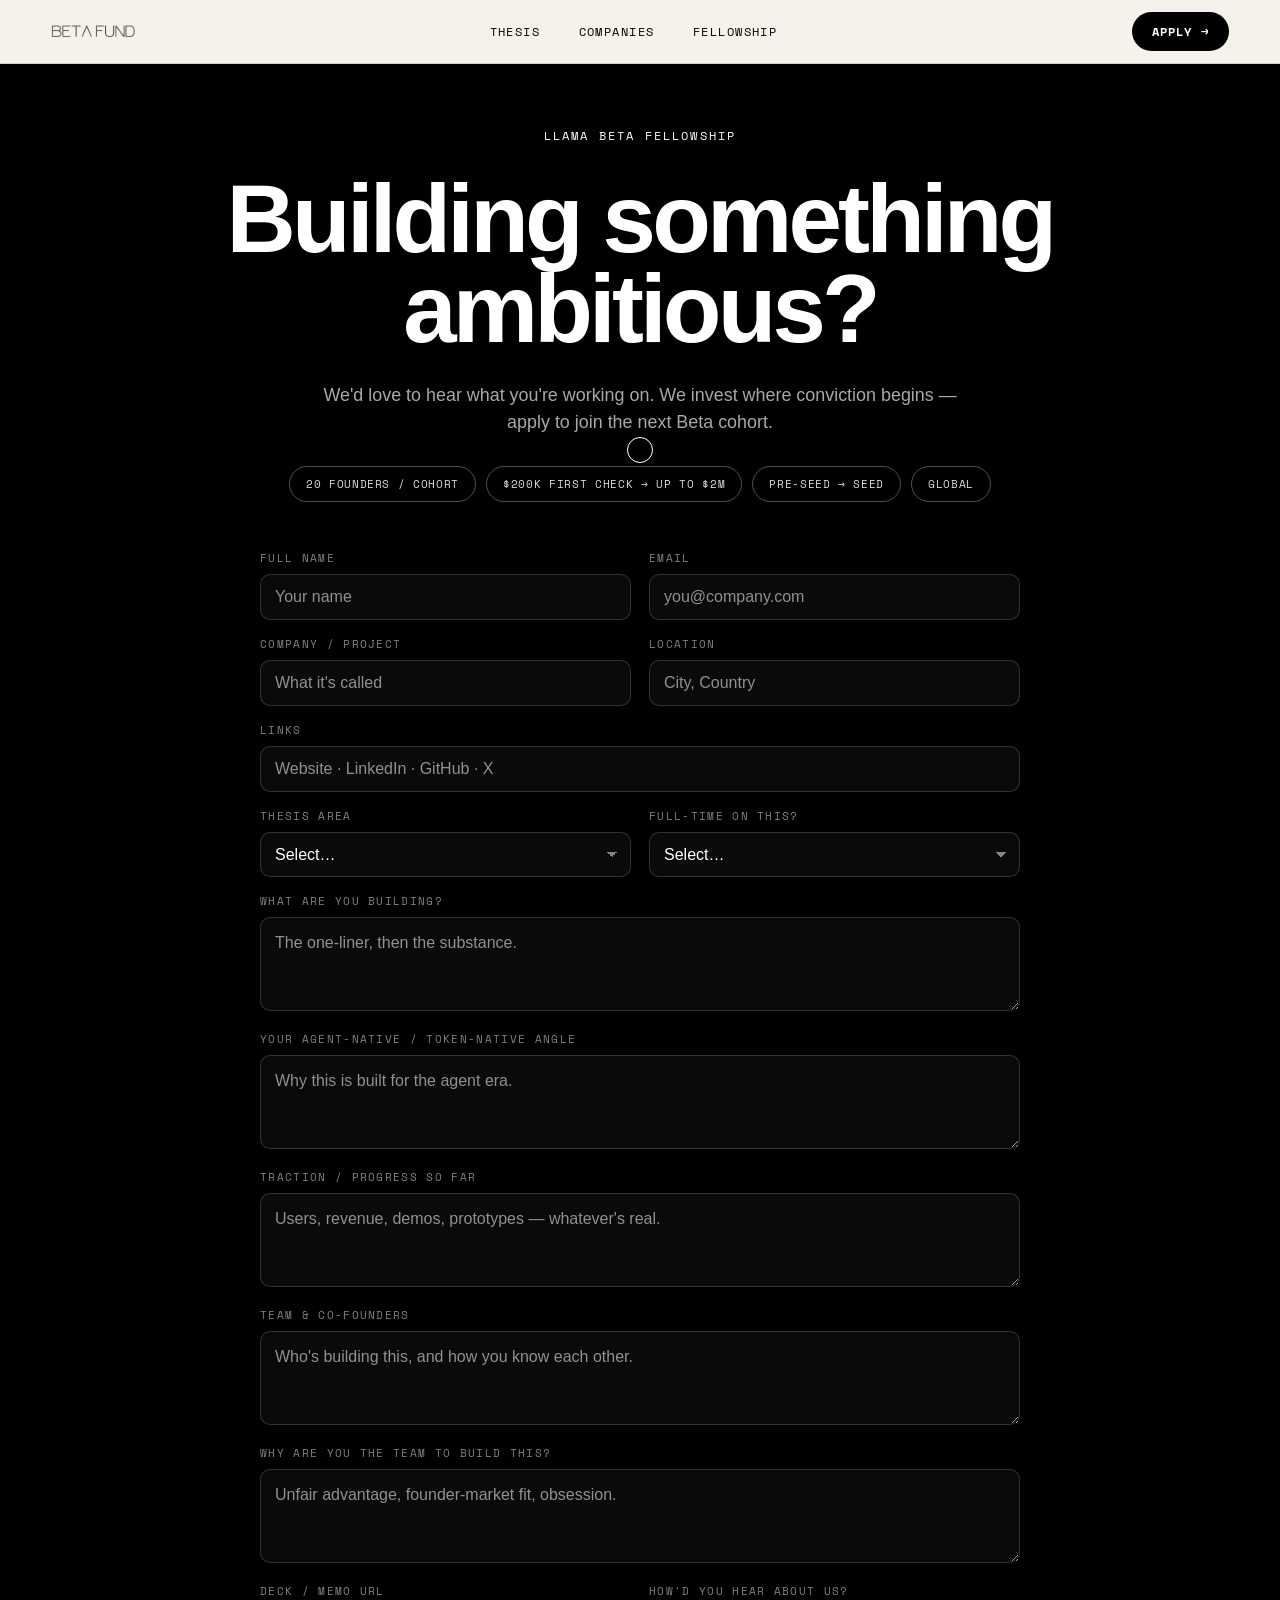
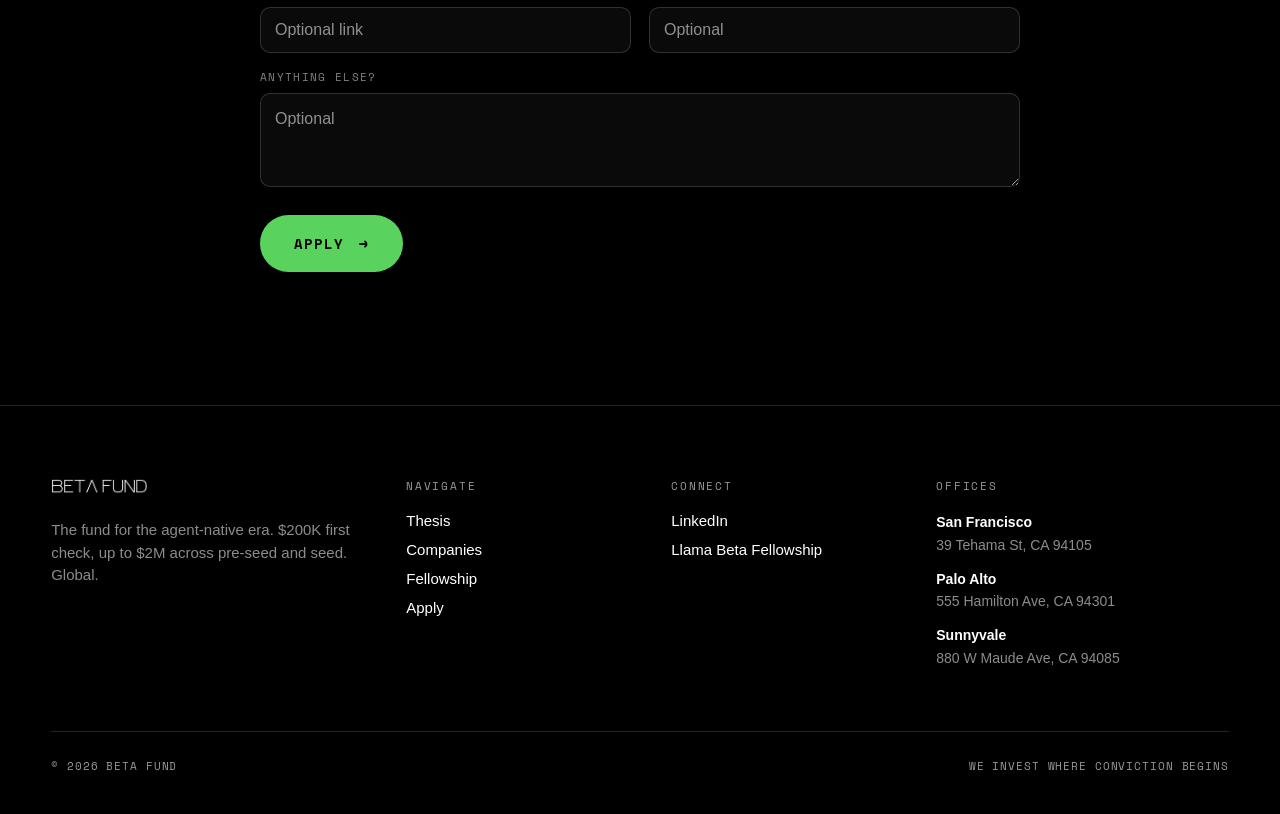
==== commit 807ee689: "Bright brand green #5AD25E site-wide, high-res llama mark, hero fits short viewports Co-Authored-By:" ====
--- a/apply.html
+++ b/apply.html
@@ -8,8 +8,8 @@
 <meta property="og:title" content="Apply — Beta Fund">
 <meta property="og:description" content="Apply to the Llama Beta Fellowship. 20 founders per cohort, $200K first check up to $2M, pre-seed to seed, global. Tell us what you're building.">
 <meta property="og:type" content="website">
-<meta name="theme-color" content="#E04E26">
-<link rel="icon" href="data:image/svg+xml,%3Csvg xmlns='http://www.w3.org/2000/svg' viewBox='0 0 32 32'%3E%3Crect width='32' height='32' fill='%23E04E26'/%3E%3Crect x='9' y='9' width='14' height='14' fill='%23000'/%3E%3C/svg%3E">
+<meta name="theme-color" content="#5AD25E">
+<link rel="icon" href="data:image/svg+xml,%3Csvg xmlns='http://www.w3.org/2000/svg' viewBox='0 0 32 32'%3E%3Crect width='32' height='32' fill='%235AD25E'/%3E%3Crect x='9' y='9' width='14' height='14' fill='%23000'/%3E%3C/svg%3E">
 <meta property="og:image" content="https://www.betafund.ai/assets/og.png">
 <link rel="preconnect" href="https://fonts.googleapis.com">
 <link rel="preconnect" href="https://fonts.gstatic.com" crossorigin>
--- a/css/site.css
+++ b/css/site.css
@@ -3,9 +3,9 @@
    Yellow editorial. Mobile-first.
    ============================================================ */
 :root{
-  --accent:#E04E26;
-  --accent-hover:#C43D18;
-  --accent-deep:#8F2E10;
+  --accent:#5AD25E;
+  --accent-hover:#3BCA40;
+  --accent-deep:#1F7021;
   --ink:#000000;
   --paper:#F5F2EC;
   --sans:'Helvetica Neue',Helvetica,Arial,sans-serif;
@@ -237,17 +237,13 @@
 /* ============================================================
    FELLOWSHIP
    ============================================================ */
-.fellow-grid{display:grid;grid-template-columns:repeat(auto-fit,minmax(300px,1fr));gap:clamp(36px,5vw,80px);align-items:start}
-.fellow-aside{position:sticky;top:calc(var(--header-h) + 32px)}
-/* once the fellowship grid collapses to one column (~692px), a sticky aside
-   would pin over the accordion below it — disable sticky there. */
-@media (max-width:700px){.fellow-aside{position:static;top:auto}}
-.fellow-aside h1{margin:0;font-weight:800;font-size:clamp(38px,5.6vw,80px);line-height:.96;letter-spacing:-.035em}
-.fellow-aside p{margin:28px 0 0;max-width:420px;font-size:17px;line-height:1.55;color:rgba(23,24,26,.62)}
-.fellow-aside .net{margin-top:clamp(30px,4vh,46px);border:1px solid rgba(23,24,26,.15);border-radius:8px;background:rgba(23,24,26,.03);padding:14px 14px 10px}
-.fellow-aside .net canvas{width:100%;height:clamp(150px,20vh,190px)}
-.fellow-aside .net .cap{margin-top:10px;display:flex;justify-content:space-between;align-items:center;font-family:var(--mono);font-size:11px;letter-spacing:.14em;text-transform:uppercase;color:rgba(23,24,26,.5)}
-.accordion{border-bottom:1px solid rgba(23,24,26,.15)}
+/* signature mesh block — now a full-width block in its own pushed-down
+   section rather than a sidebar item, so it's styled standalone (no longer
+   scoped under a .fellow-aside parent that no longer exists in the markup). */
+.net{margin-top:clamp(32px,5vh,56px);border:1px solid rgba(23,24,26,.15);border-radius:8px;background:rgba(23,24,26,.03);padding:16px 16px 12px}
+.net canvas{width:100%;height:clamp(200px,28vh,300px)}
+.net .cap{margin-top:12px;display:flex;justify-content:space-between;align-items:center;font-family:var(--mono);font-size:11px;letter-spacing:.14em;text-transform:uppercase;color:rgba(23,24,26,.5)}
+.accordion{margin-top:clamp(40px,6vh,64px);border-bottom:1px solid rgba(23,24,26,.15)}
 .acc-item{border-top:1px solid rgba(23,24,26,.15)}
 .acc-btn{width:100%;background:transparent;border:0;color:#17181A;cursor:pointer;display:flex;align-items:center;justify-content:space-between;gap:20px;padding:26px 4px;text-align:left;transition:opacity .18s}
 .acc-btn:hover{opacity:.78}
@@ -340,7 +336,7 @@
    override below is scoped under .theme-green so the other 4
    pages are untouched.
    ============================================================ */
-.theme-green{--accent:#1B9E4B;--accent-hover:#008543}
+.theme-green{--accent:#5AD25E;--accent-hover:#3BCA40}
 
 /* header + mobile drawer: cream bg, ink brand + links (flip from the old dark theme) */
 .theme-green .site-header{background:#F6F4EE;border-bottom-color:rgba(23,24,26,.15)}
@@ -359,8 +355,11 @@
 .theme-green .mobile-nav .m-cta{background:#17181A;color:#fff}
 .theme-green .mobile-nav .m-meta{color:rgba(23,24,26,.5)}
 
-.theme-green ::selection{background:#1B9E4B;color:#F6F4EE}
+.theme-green ::selection{background:#5AD25E;color:#17181A}
 .theme-green .stat .v{color:var(--accent)}
+/* small mono label on cream ("What you get") — bright green fails contrast as
+   small text here, so this one instance rides the deep token instead. */
+.theme-green .eyebrow.acc{color:var(--accent-deep)}
 
 /* main content + closing CTA band: cream everywhere, no dark sections
    except the primary CTA pill (see .fh-apply / .btn below) */
@@ -379,15 +378,45 @@
 .theme-green .fh-apply:hover{background:#000;color:#fff}
 
 /* status badge — mono, uppercase, ink text, green pulse dot */
-.badge{font-family:var(--mono);font-size:12px;letter-spacing:.18em;text-transform:uppercase;color:#17181A;display:inline-flex;align-items:center;gap:10px;margin-bottom:30px}
+.badge{font-family:var(--mono);font-size:12px;letter-spacing:.18em;text-transform:uppercase;color:#17181A;display:inline-flex;align-items:center;gap:10px;margin-bottom:0}
 .bdot{width:8px;height:8px;border-radius:50%;background:var(--accent);animation:bdot-pulse 2s infinite}
 @keyframes bdot-pulse{
-  0%{box-shadow:0 0 0 0 rgba(27,158,75,.6)}
-  100%{box-shadow:0 0 0 8px rgba(27,158,75,0)}
-}
-
-/* stat + CTA row beside the fellowship hero copy */
-.fh-row{display:flex;align-items:center;gap:28px;flex-wrap:wrap;margin-top:34px}
-.fh-stat{display:flex;align-items:center;gap:14px}
-.fh-stat .v{font-weight:800;font-size:clamp(40px,4.5vw,64px);letter-spacing:-.04em;line-height:1;color:var(--accent)}
-.fh-stat .l{font-family:var(--mono);font-size:11px;letter-spacing:.14em;text-transform:uppercase;color:rgba(23,24,26,.55);line-height:1.5}
+  0%{box-shadow:0 0 0 0 rgba(90,210,94,.6)}
+  100%{box-shadow:0 0 0 8px rgba(90,210,94,0)}
+}
+
+/* stat + CTA row at the foot of the fellowship hero */
+.fh-row{display:flex;align-items:center;justify-content:space-between;gap:28px;flex-wrap:wrap}
+.fh-stats{display:flex;gap:clamp(32px,6vw,64px);flex-wrap:wrap}
+.fh-stat{display:flex;flex-direction:column;gap:8px}
+.fh-stat .v{font-weight:800;font-size:clamp(28px,min(4.6vw,7svh),60px);letter-spacing:-.04em;line-height:1;color:#17181A}
+.fh-stat .l{font-family:var(--mono);font-size:11px;letter-spacing:.14em;text-transform:uppercase;color:rgba(23,24,26,.55)}
+
+/* ============================================================
+   FELLOWSHIP — full-viewport landing hero
+   Cream editorial: badge/url row, big two-line lockup beside the
+   llama mark, hairline, then a stat + CTA foot row. Every class
+   here is fellowship-only (used nowhere else in the markup).
+   ============================================================ */
+.fh-hero{background:#F6F4EE;color:#17181A;min-height:100svh;display:flex;padding:calc(var(--header-h) + clamp(14px,3.2svh,48px)) var(--pad-x) clamp(16px,3.2svh,56px)}
+.fh-hero-wrap{display:flex;flex-direction:column;justify-content:space-between;gap:clamp(14px,4svh,72px);flex:1;width:100%}
+
+.fh-top{display:flex;justify-content:space-between;align-items:center;flex-wrap:wrap;gap:12px}
+.fh-url{font-family:var(--mono);font-size:13px;letter-spacing:.2em;text-transform:uppercase;color:rgba(23,24,26,.42)}
+
+.fh-mid{display:grid;grid-template-columns:1.5fr 1fr;gap:clamp(24px,5vw,64px);align-items:center}
+.fh-copy h1{margin:0;font-weight:800;font-size:clamp(36px,min(9vw,14svh),110px);line-height:.95;letter-spacing:-.04em}
+.fh-copy p{margin:clamp(10px,min(3vh,2.6svh),30px) 0 0;max-width:46ch;font-size:clamp(15px,min(1.6vw,2.6svh),24px);line-height:1.45;color:rgba(23,24,26,.62)}
+.fh-copy p strong{color:#17181A;font-weight:700}
+.fh-mark{display:flex;align-items:center;justify-content:center}
+.fh-mark img{width:clamp(160px,min(27vw,43svh),380px);height:auto}
+
+.fh-hr{border-top:1px solid rgba(23,24,26,.15)}
+
+@media (max-width:820px){
+  .fh-mid{grid-template-columns:1fr}
+  .fh-mark{justify-content:flex-start}
+  .fh-mark img{width:180px}
+  .fh-row{flex-direction:column;align-items:flex-start;gap:24px}
+  .fh-row .fh-apply{width:100%;justify-content:center}
+}
